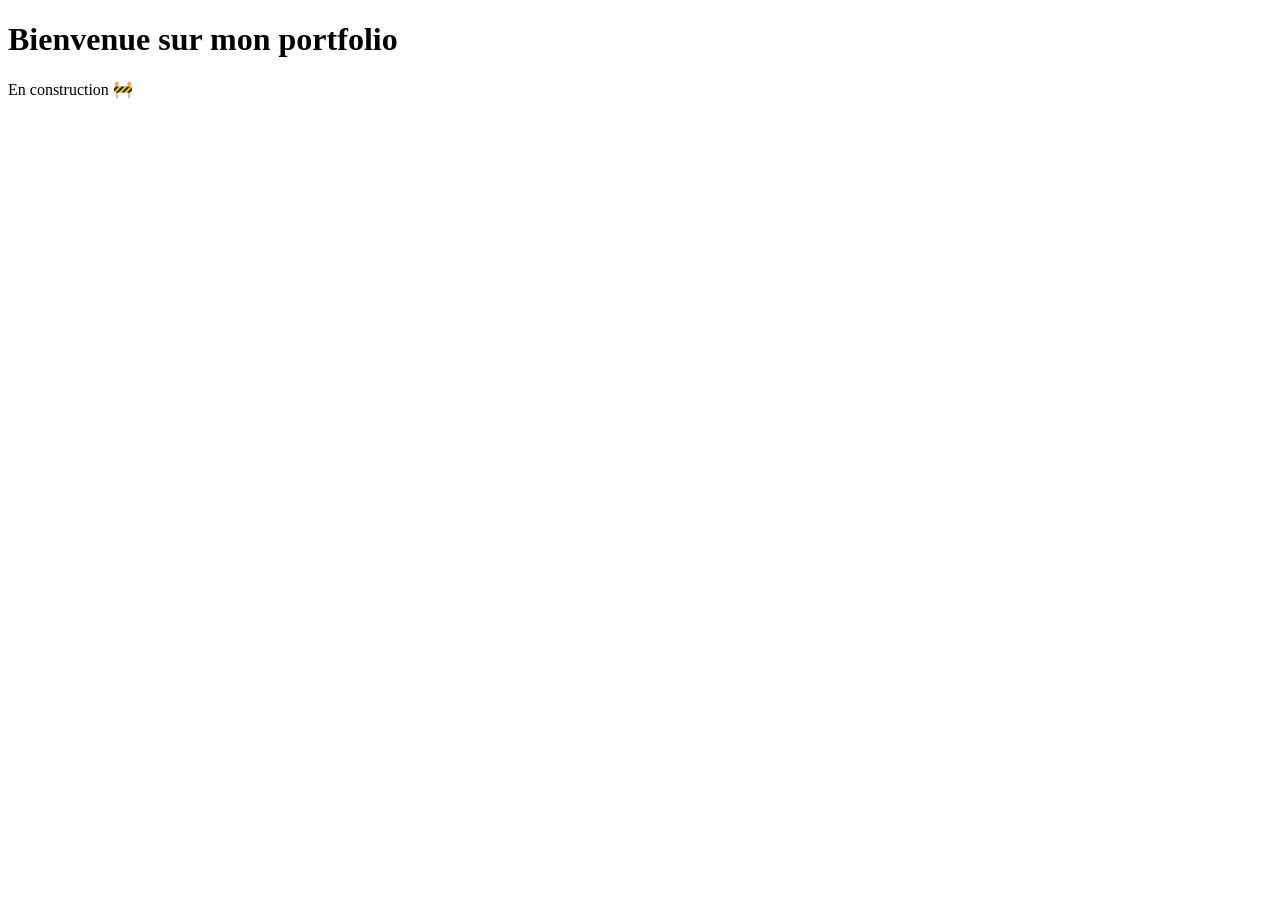
==== index.html @ 902013e9 "Initial commit - structure portfolio" ====
<!DOCTYPE html>
<html lang="fr">
<head>
  <meta charset="UTF-8">
  <title>Portfolio - Maxime</title>
  <link rel="stylesheet" href="style.css">
</head>
<body>
  <h1>Bienvenue sur mon portfolio</h1>
  <p>En construction 🚧</p>
</body>
</html>
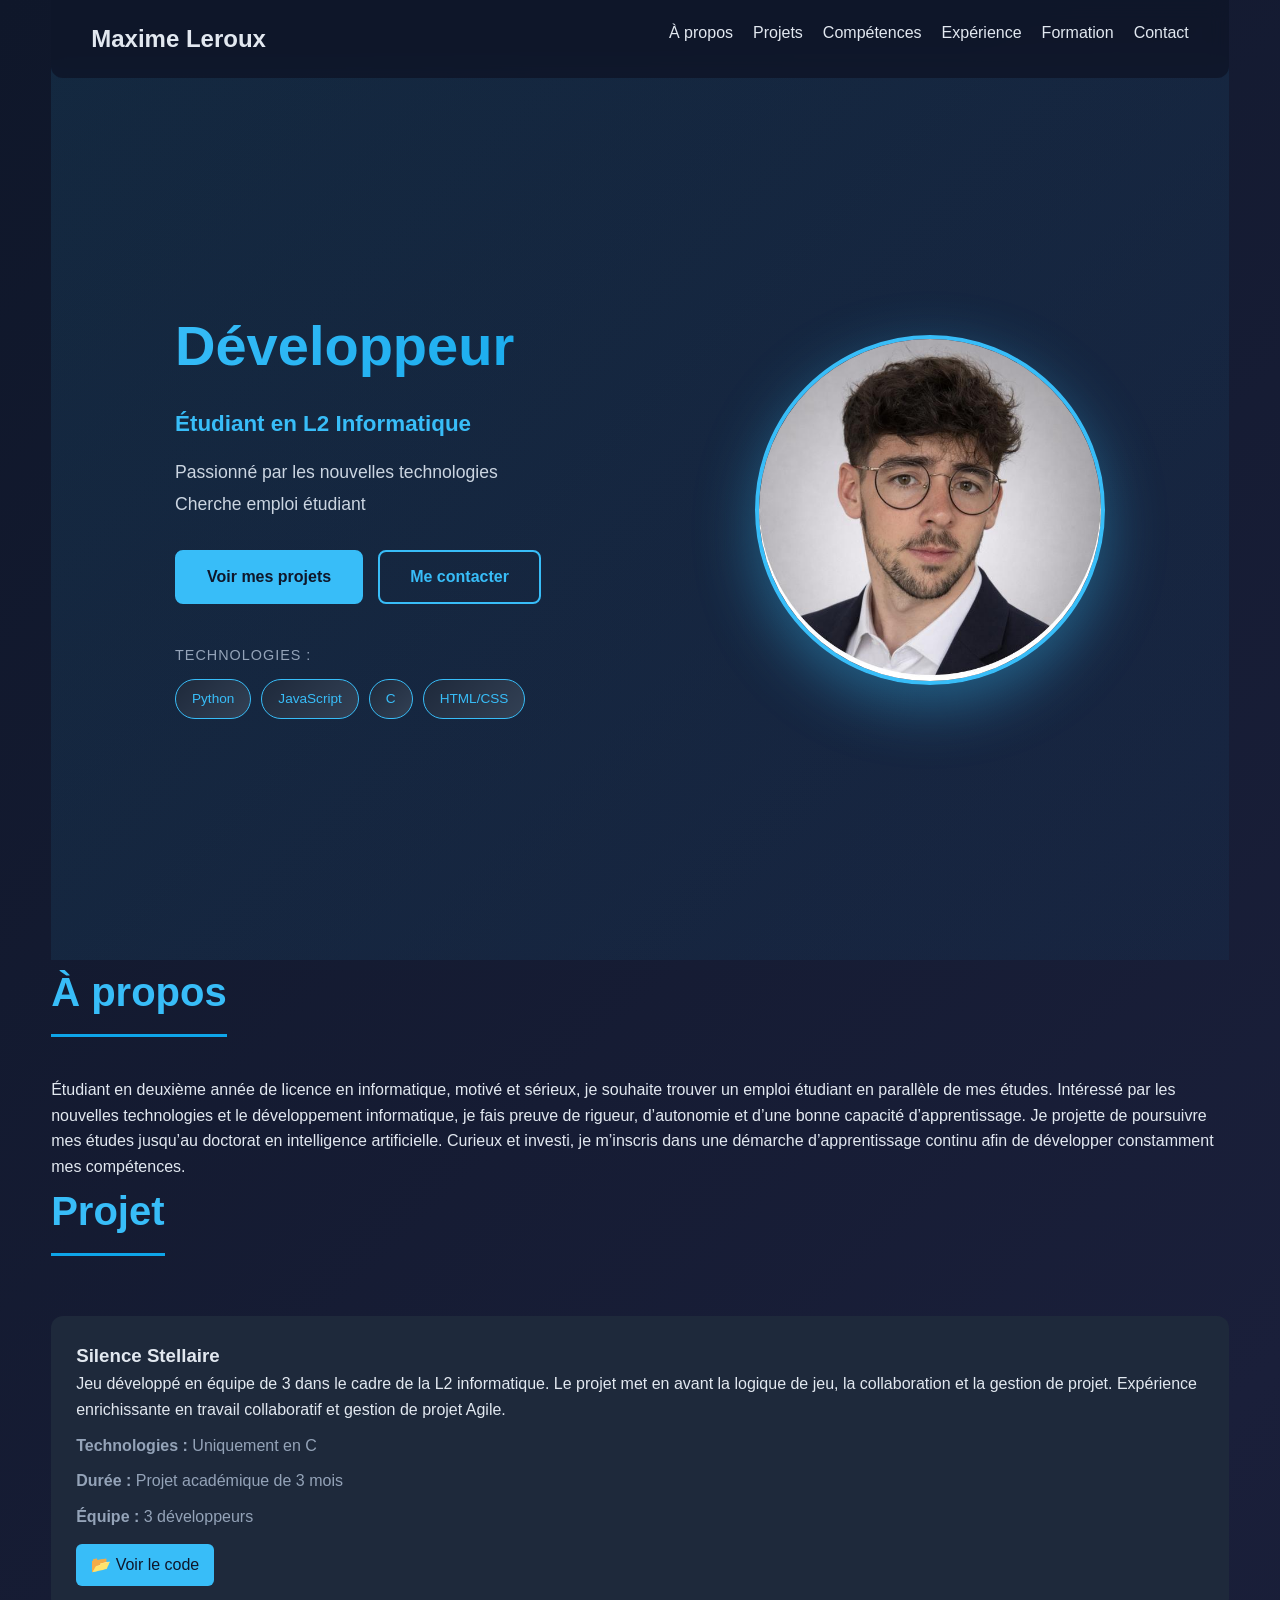
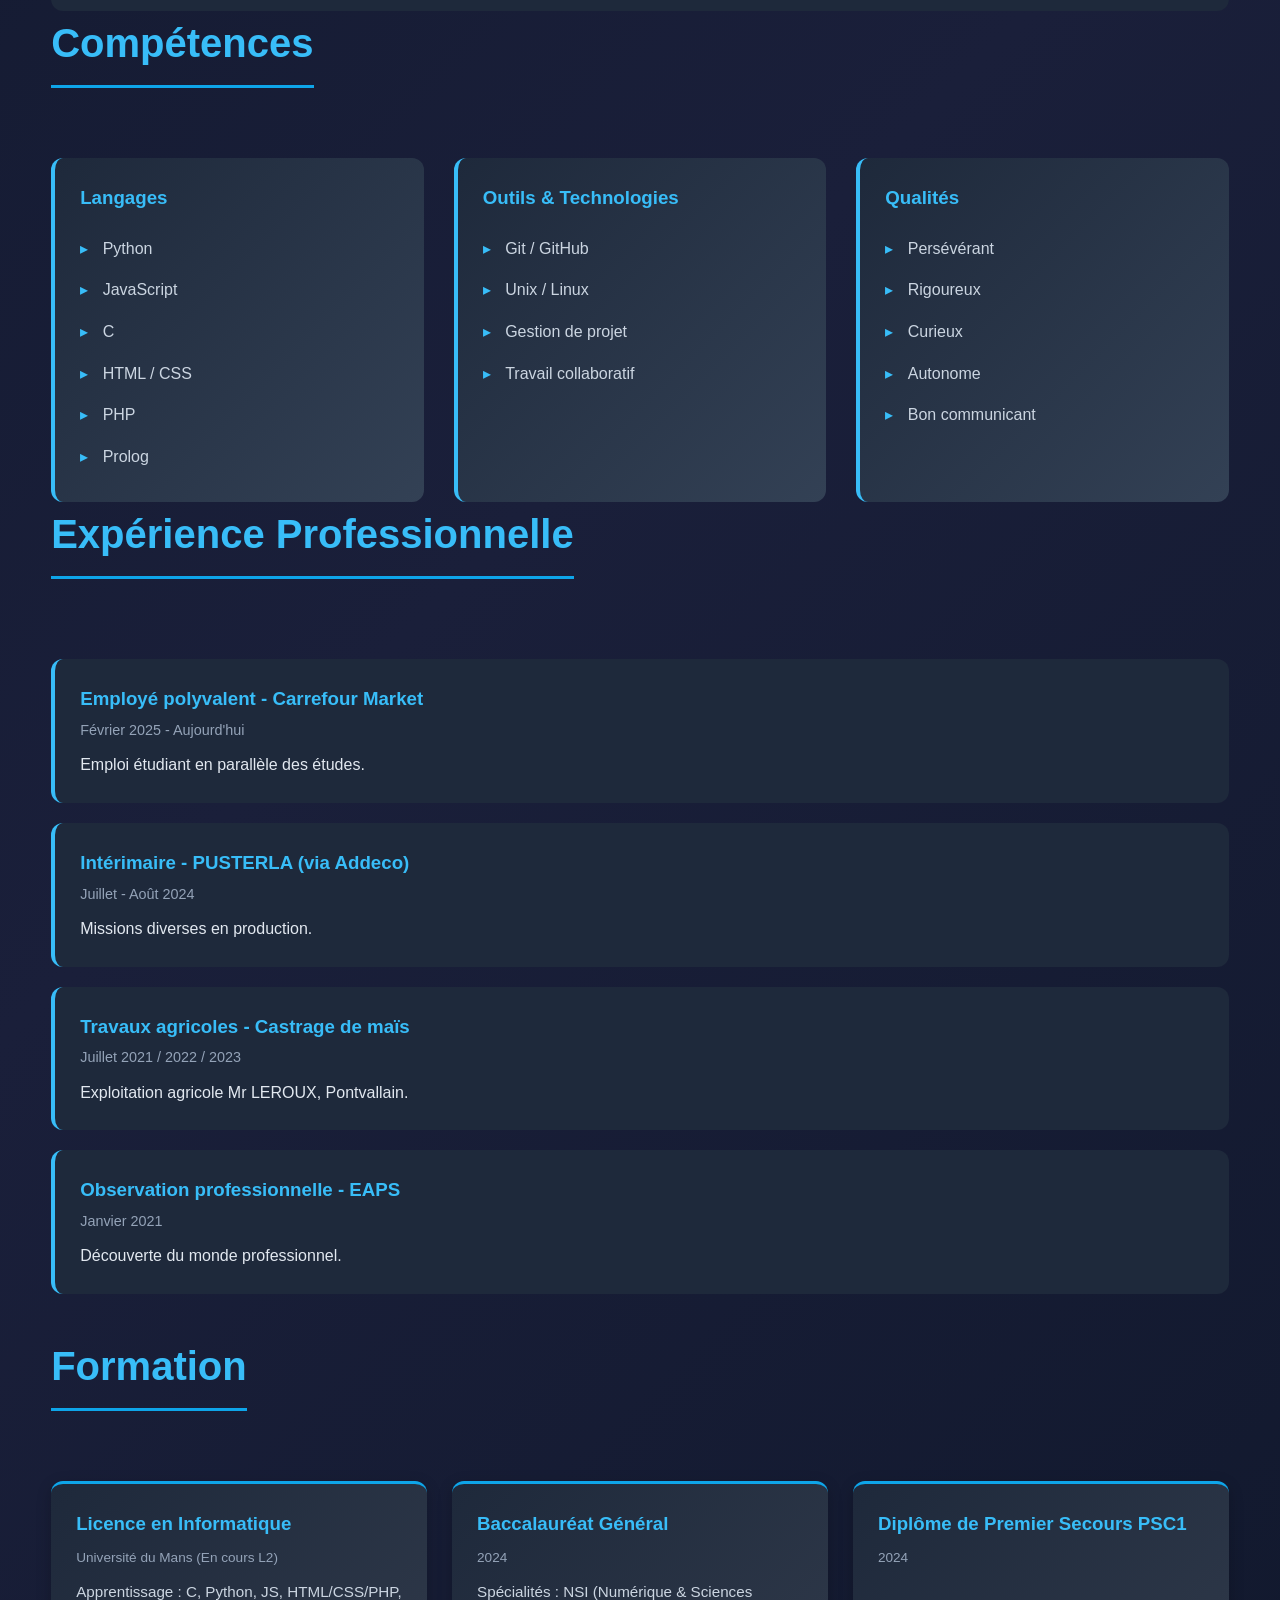
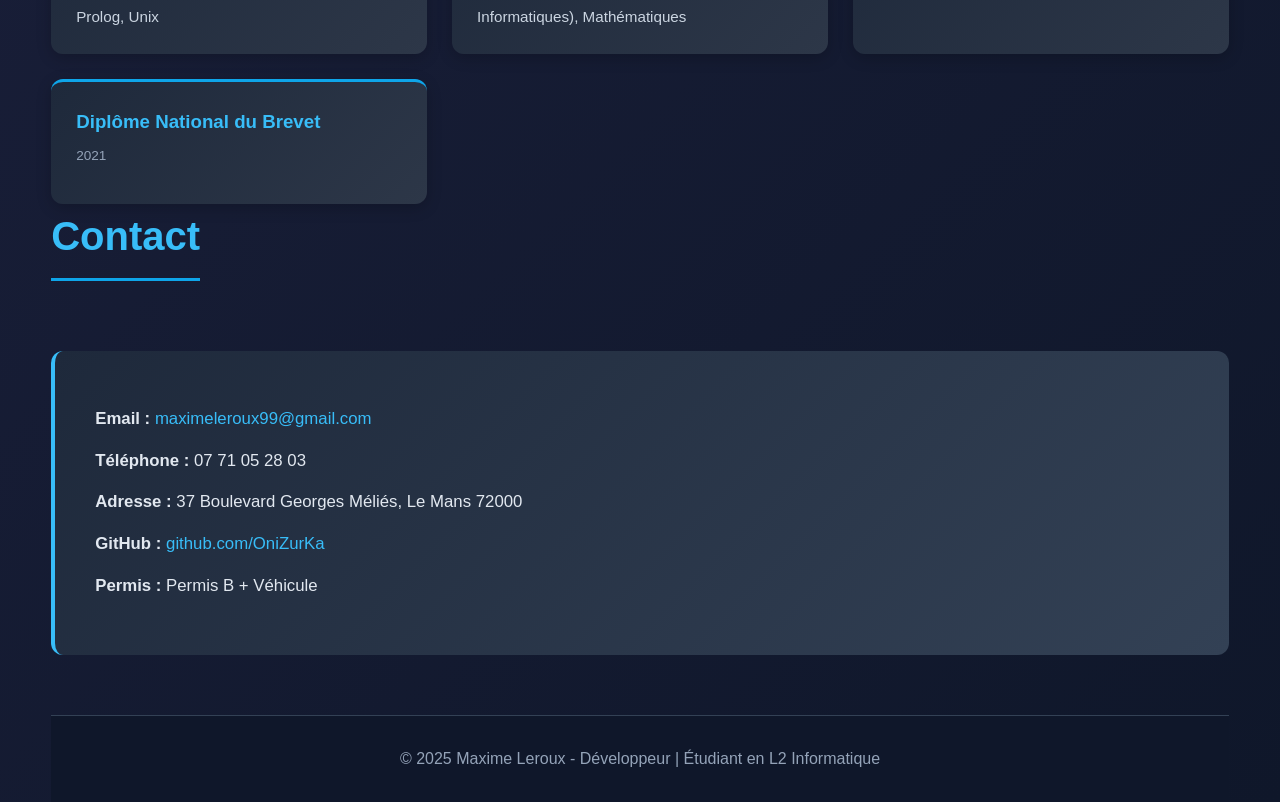
==== commit 33ab8058: "finalisation du portfolio" ====
--- a/index.html
+++ b/index.html
@@ -1,12 +1,195 @@
 <!DOCTYPE html>
 <html lang="fr">
 <head>
-  <meta charset="UTF-8">
+  <meta charset="UTF-8" />
+  <meta name="viewport" content="width=device-width, initial-scale=1.0"/>
   <title>Portfolio - Maxime</title>
-  <link rel="stylesheet" href="style.css">
+  <link rel="stylesheet" href="CSS/style.css" />
 </head>
 <body>
-  <h1>Bienvenue sur mon portfolio</h1>
-  <p>En construction 🚧</p>
+
+  <!-- NAV -->
+  <nav class="navbar">
+    <h2>Maxime Leroux</h2>
+    <ul>
+      <li><a href="#about">À propos</a></li>
+      <li><a href="#projects">Projets</a></li>
+      <li><a href="#skills">Compétences</a></li>
+      <li><a href="#experience">Expérience</a></li>
+      <li><a href="#education">Formation</a></li>
+      <li><a href="#contact">Contact</a></li>
+    </ul>
+  </nav>
+
+  <!-- HERO -->
+  <section class="hero">
+    <div class="hero-content">
+      <div class="hero-text">
+        <h1>Développeur</h1>
+        <p class="hero-subtitle">Étudiant en L2 Informatique</p>
+        <p class="hero-description">Passionné par les nouvelles technologies <br> Cherche emploi étudiant</p>
+        <div class="hero-cta">
+          <a href="#projects" class="btn btn-primary">Voir mes projets</a>
+          <a href="#contact" class="btn btn-secondary">Me contacter</a>
+        </div>
+        <div class="hero-tech">
+          <p class="tech-label">Technologies :</p>
+          <div class="tech-tags">
+            <span class="tech-tag">Python</span>
+            <span class="tech-tag">JavaScript</span>
+            <span class="tech-tag">C</span>
+            <span class="tech-tag">HTML/CSS</span>
+          </div>
+        </div>
+      </div>
+      <div class="hero-image">
+        <img src="Images/Profil.jpg" alt="Maxime Leroux - Développeur">
+      </div>
+    </div>
+  </section>
+
+  <!-- ABOUT -->
+  <section id="about" class="section">
+    <h2>À propos</h2>
+    <p>
+      Étudiant en deuxième année de licence en informatique, motivé et sérieux,
+      je souhaite trouver un emploi étudiant en parallèle de mes études. 
+      Intéressé par les nouvelles technologies et le développement informatique, 
+      je fais preuve de rigueur, d’autonomie et d’une bonne capacité d’apprentissage. 
+      Je projette de poursuivre mes études jusqu’au doctorat en intelligence artificielle. 
+      Curieux et investi, je m’inscris dans une démarche d’apprentissage continu 
+      afin de développer constamment mes compétences.
+    </p>
+  </section>
+
+  <!-- PROJECT -->
+  <section id="projects" class="section">
+    <h2>Projet</h2>
+
+    <div class="project-card">
+      <h3>Silence Stellaire</h3>
+      <p>
+        Jeu développé en équipe de 3 dans le cadre de la L2 informatique.
+        Le projet met en avant la logique de jeu, la collaboration et la gestion de projet.
+        Expérience enrichissante en travail collaboratif et gestion de projet Agile.
+      </p>
+
+      <p class="tech"><strong>Technologies :</strong> Uniquement en C </p>
+      <p class="tech"><strong>Durée :</strong> Projet académique de 3 mois</p>
+      <p class="tech"><strong>Équipe :</strong> 3 développeurs</p>
+
+      <div class="buttons">
+        <a href="https://github.com/Mateoraison/Silence-Stellaire" target="_blank" class="btn-link">📂 Voir le code</a>
+      </div>
+    </div>
+
+  </section>
+
+  <!-- SKILLS -->
+  <section id="skills" class="section">
+    <h2>Compétences</h2>
+    <div class="skills-grid">
+      <div class="skill-category">
+        <h3>Langages</h3>
+        <ul>
+          <li>Python</li>
+          <li>JavaScript</li>
+          <li>C</li>
+          <li>HTML / CSS</li>
+          <li>PHP</li>
+          <li>Prolog</li>
+        </ul>
+      </div>
+      <div class="skill-category">
+        <h3>Outils & Technologies</h3>
+        <ul>
+          <li>Git / GitHub</li>
+          <li>Unix / Linux</li>
+          <li>Gestion de projet</li>
+          <li>Travail collaboratif</li>
+        </ul>
+      </div>
+      <div class="skill-category">
+        <h3>Qualités</h3>
+        <ul>
+          <li>Persévérant</li>
+          <li>Rigoureux</li>
+          <li>Curieux</li>
+          <li>Autonome</li>
+          <li>Bon communicant</li>
+        </ul>
+      </div>
+    </div>
+  </section>
+
+  <!-- EXPERIENCE -->
+  <section id="experience" class="section">
+    <h2>Expérience Professionnelle</h2>
+    <div class="timeline">
+      <div class="timeline-item">
+        <h3>Employé polyvalent - Carrefour Market</h3>
+        <p class="date">Février 2025 - Aujourd'hui</p>
+        <p>Emploi étudiant en parallèle des études.</p>
+      </div>
+      <div class="timeline-item">
+        <h3>Intérimaire - PUSTERLA (via Addeco)</h3>
+        <p class="date">Juillet - Août 2024</p>
+        <p>Missions diverses en production.</p>
+      </div>
+      <div class="timeline-item">
+        <h3>Travaux agricoles - Castrage de maïs</h3>
+        <p class="date">Juillet 2021 / 2022 / 2023</p>
+        <p>Exploitation agricole Mr LEROUX, Pontvallain.</p>
+      </div>
+      <div class="timeline-item">
+        <h3>Observation professionnelle - EAPS</h3>
+        <p class="date">Janvier 2021</p>
+        <p>Découverte du monde professionnel.</p>
+      </div>
+    </div>
+  </section>
+
+  <!-- EDUCATION -->
+  <section id="education" class="section">
+    <h2>Formation</h2>
+    <div class="education-grid">
+      <div class="edu-card">
+        <h3>Licence en Informatique</h3>
+        <p class="date">Université du Mans (En cours L2)</p>
+        <p>Apprentissage : C, Python, JS, HTML/CSS/PHP, Prolog, Unix</p>
+      </div>
+      <div class="edu-card">
+        <h3>Baccalauréat Général</h3>
+        <p class="date">2024</p>
+        <p>Spécialités : NSI (Numérique & Sciences Informatiques), Mathématiques</p>
+      </div>
+      <div class="edu-card">
+        <h3>Diplôme de Premier Secours PSC1</h3>
+        <p class="date">2024</p>
+      </div>
+      <div class="edu-card">
+        <h3>Diplôme National du Brevet</h3>
+        <p class="date">2021</p>
+      </div>
+    </div>
+  </section>
+
+  <!-- CONTACT -->
+  <section id="contact" class="section">
+    <h2>Contact</h2>
+    <div class="contact-info">
+      <p><strong>Email :</strong> <a href="mailto:maximeleroux99@gmail.com">maximeleroux99@gmail.com</a></p>
+      <p><strong>Téléphone :</strong> 07 71 05 28 03</p>
+      <p><strong>Adresse :</strong> 37 Boulevard Georges Méliés, Le Mans 72000</p>
+      <p><strong>GitHub :</strong> <a href="https://github.com/OniZurKa" target="_blank">github.com/OniZurKa</a></p>
+      <p><strong>Permis :</strong> Permis B + Véhicule</p>
+    </div>
+  </section>
+
+  <footer>
+    <p>&copy; 2025 Maxime Leroux - Développeur | Étudiant en L2 Informatique</p>
+  </footer>
+
+  <script src="JS/script.js"></script>
 </body>
 </html>
--- a/CSS/style.css
+++ b/CSS/style.css
@@ -0,0 +1,491 @@
+/* RESET */
+* {
+  margin: 0;
+  padding: 0;
+  box-sizing: border-box;
+}
+
+:root {
+  --page-gutter: clamp(16px, 4vw, 56px);
+}
+
+/* GLOBAL */
+body {
+  font-family: 'Segoe UI', sans-serif;
+  background: linear-gradient(135deg, #0f172a 0%, #1a1f3a 50%, #0f172a 100%);
+  color: #e2e8f0;
+  line-height: 1.6;
+  padding-inline: var(--page-gutter);
+  overflow-x: hidden;
+}
+
+/* NAVBAR */
+.navbar {
+  position: fixed;
+  width: calc(100% - (var(--page-gutter) * 2));
+  left: var(--page-gutter);
+  top: 0;
+  background: rgba(15, 23, 42, 0.9);
+  display: flex;
+  justify-content: space-between;
+  padding: 20px 40px;
+  backdrop-filter: blur(10px);
+  z-index: 1000;
+  border-radius: 0 0 12px 12px;
+}
+
+.navbar ul {
+  display: flex;
+  gap: 20px;
+  list-style: none;
+}
+
+.navbar a {
+  color: #e2e8f0;
+  text-decoration: none;
+  transition: 0.3s;
+}
+
+.navbar a:hover {
+  color: #38bdf8;
+}
+
+/* HERO */
+.hero {
+  height: 100vh;
+  display: flex;
+  flex-direction: column;
+  justify-content: center;
+  align-items: center;
+  padding: 0;
+  margin-top: 60px;
+  background: linear-gradient(135deg, rgba(56, 189, 248, 0.1) 0%, rgba(14, 165, 233, 0.05) 100%);
+}
+
+.hero-content {
+  display: flex;
+  align-items: center;
+  justify-content: center;
+  gap: 80px;
+  max-width: 1200px;
+  width: 100%;
+}
+
+.hero-text {
+  flex: 1;
+  max-width: 500px;
+}
+
+.hero-text h1 {
+  font-size: 3.5rem;
+  background: linear-gradient(135deg, #38bdf8, #0ea5e9);
+  -webkit-background-clip: text;
+  -webkit-text-fill-color: transparent;
+  background-clip: text;
+  margin-bottom: 15px;
+  font-weight: 800;
+}
+
+.hero-subtitle {
+  font-size: 1.4rem;
+  color: #38bdf8;
+  margin-bottom: 15px !important;
+  font-weight: 600;
+}
+
+.hero-description {
+  font-size: 1.1rem;
+  color: #cbd5e1;
+  margin-bottom: 30px !important;
+  line-height: 1.8;
+}
+
+.hero-cta {
+  display: flex;
+  gap: 15px;
+  margin-bottom: 40px;
+}
+
+.btn {
+  background: #38bdf8;
+  color: #0f172a;
+  padding: 12px 30px;
+  text-decoration: none;
+  display: inline-block;
+  border-radius: 8px;
+  transition: all 0.3s;
+  font-weight: 600;
+  border: 2px solid #38bdf8;
+}
+
+.btn-primary {
+  background: #38bdf8;
+  color: #0f172a;
+}
+
+.btn-primary:hover {
+  background: #0ea5e9;
+  border-color: #0ea5e9;
+  transform: translateY(-3px);
+  box-shadow: 0 8px 20px rgba(56, 189, 248, 0.3);
+}
+
+.btn-secondary {
+  background: transparent;
+  color: #38bdf8;
+  border: 2px solid #38bdf8;
+}
+
+.btn-secondary:hover {
+  background: #38bdf8;
+  color: #0f172a;
+  transform: translateY(-3px);
+  box-shadow: 0 8px 20px rgba(56, 189, 248, 0.3);
+}
+
+/* TECH TAGS */
+.hero-tech {
+  margin-top: 30px;
+}
+
+.tech-label {
+  font-size: 0.9rem;
+  color: #94a3b8;
+  text-transform: uppercase;
+  letter-spacing: 1px;
+  margin-bottom: 12px !important;
+  display: block;
+}
+
+.tech-tags {
+  display: flex;
+  flex-wrap: wrap;
+  gap: 10px;
+}
+
+.tech-tag {
+  background: linear-gradient(135deg, #1e293b 0%, #334155 100%);
+  border: 1px solid #38bdf8;
+  color: #38bdf8;
+  padding: 8px 16px;
+  border-radius: 20px;
+  font-size: 0.85rem;
+  font-weight: 500;
+  transition: all 0.3s;
+  display: inline-block;
+}
+
+.tech-tag:hover {
+  background: #38bdf8;
+  color: #0f172a;
+  transform: translateY(-2px);
+}
+
+.hero-image {
+  flex-shrink: 0;
+  border-radius: 50%;
+  overflow: hidden;
+  box-shadow: 0 20px 60px rgba(56, 189, 248, 0.4);
+  border: 4px solid #38bdf8;
+  width: 350px;
+  height: 350px;
+  display: flex;
+  align-items: center;
+  justify-content: center;
+  animation: float 3s ease-in-out infinite;
+}
+
+.hero-image img {
+  width: 100%;
+  height: 100%;
+  object-fit: cover;
+  display: block;
+}
+
+/* FLOAT ANIMATION */
+@keyframes float {
+  0%, 100% {
+    transform: translateY(0px);
+  }
+  50% {
+    transform: translateY(-20px);
+  }
+}
+}
+
+/* SECTIONS */
+.section {
+  padding: 100px 0;
+  max-width: 1000px;
+  margin: auto;
+}
+
+/* PROJECT CARD */
+.project-card {
+  background: #1e293b;
+  padding: 25px;
+  border-radius: 12px;
+  margin-top: 20px;
+  transition: 0.3s;
+}
+
+.project-card:hover {
+  transform: translateY(-5px);
+}
+
+.tech {
+  margin-top: 10px;
+  color: #94a3b8;
+}
+
+.buttons {
+  margin-top: 15px;
+}
+
+.buttons a {
+  text-decoration: none;
+  background: #38bdf8;
+  color: #0f172a;
+  padding: 8px 15px;
+  border-radius: 6px;
+  transition: all 0.3s;
+}
+
+.buttons a:hover {
+  background: #0ea5e9;
+  transform: translateY(-2px);
+  box-shadow: 0 4px 12px rgba(56, 189, 248, 0.4);
+}
+
+.btn-link {
+  display: inline-block;
+}
+
+/* SKILLS SECTION */
+.skills-grid {
+  display: grid;
+  grid-template-columns: repeat(auto-fit, minmax(250px, 1fr));
+  gap: 30px;
+  margin-top: 30px;
+}
+
+.skill-category {
+  background: linear-gradient(135deg, #1e293b 0%, #334155 100%);
+  padding: 25px;
+  border-radius: 12px;
+  border-left: 4px solid #38bdf8;
+  transition: 0.3s;
+}
+
+.skill-category:hover {
+  transform: translateY(-8px);
+  box-shadow: 0 10px 30px rgba(56, 189, 248, 0.1);
+}
+
+.skill-category h3 {
+  color: #38bdf8;
+  margin-bottom: 15px;
+}
+
+.skill-category ul {
+  list-style: none;
+}
+
+.skill-category li {
+  padding: 8px 0;
+  color: #cbd5e1;
+}
+
+.skill-category li:before {
+  content: "▸ ";
+  color: #38bdf8;
+  margin-right: 10px;
+}
+
+/* TIMELINE (EXPERIENCE) */
+.timeline {
+  position: relative;
+  padding: 20px 0;
+}
+
+.timeline-item {
+  background: #1e293b;
+  padding: 25px;
+  margin: 20px 0;
+  border-radius: 12px;
+  border-left: 4px solid #38bdf8;
+  transition: 0.3s;
+}
+
+.timeline-item:hover {
+  transform: translateX(10px);
+  box-shadow: 0 8px 25px rgba(56, 189, 248, 0.15);
+}
+
+.timeline-item h3 {
+  color: #38bdf8;
+  margin-bottom: 5px;
+}
+
+.timeline-item .date {
+  color: #94a3b8;
+  font-size: 0.9rem;
+  margin-bottom: 10px;
+}
+
+/* EDUCATION SECTION */
+.education-grid {
+  display: grid;
+  grid-template-columns: repeat(auto-fit, minmax(280px, 1fr));
+  gap: 25px;
+  margin-top: 30px;
+}
+
+.edu-card {
+  background: linear-gradient(135deg, #1e293b 0%, #2d3748 100%);
+  padding: 25px;
+  border-radius: 12px;
+  border-top: 3px solid #0ea5e9;
+  transition: 0.3s;
+  box-shadow: 0 4px 15px rgba(0, 0, 0, 0.2);
+}
+
+.edu-card:hover {
+  transform: translateY(-10px);
+  box-shadow: 0 12px 30px rgba(56, 189, 248, 0.2);
+}
+
+.edu-card h3 {
+  color: #38bdf8;
+  margin-bottom: 8px;
+}
+
+.edu-card .date {
+  color: #94a3b8;
+  font-size: 0.85rem;
+  margin-bottom: 12px;
+}
+
+.edu-card p {
+  color: #cbd5e1;
+  font-size: 0.95rem;
+}
+
+/* CONTACT INFO */
+.contact-info {
+  background: linear-gradient(135deg, #1e293b 0%, #334155 100%);
+  padding: 40px;
+  border-radius: 12px;
+  margin-top: 30px;
+  border-left: 4px solid #38bdf8;
+}
+
+.contact-info p {
+  margin: 15px 0;
+  font-size: 1.05rem;
+}
+
+.contact-info a {
+  color: #38bdf8;
+  text-decoration: none;
+  transition: 0.3s;
+}
+
+.contact-info a:hover {
+  text-decoration: underline;
+  color: #0ea5e9;
+}
+
+/* FOOTER */
+footer {
+  background: #0f172a;
+  padding: 30px;
+  text-align: center;
+  border-top: 1px solid #334155;
+  margin-top: 60px;
+  color: #94a3b8;
+}
+
+/* SECTION HEADING */
+.section h2 {
+  font-size: 2.5rem;
+  margin-bottom: 40px;
+  color: #38bdf8;
+  border-bottom: 3px solid #0ea5e9;
+  display: inline-block;
+  padding-bottom: 10px;
+}
+
+/* ANIMATION */
+.hidden {
+  opacity: 0;
+  transform: translateY(30px);
+  transition: all 0.6s ease;
+}
+
+.show {
+  opacity: 1;
+  transform: translateY(0);
+}
+
+/* RESPONSIVE */
+@media (max-width: 768px) {
+  .hero-text h1 {
+    font-size: 2.2rem;
+  }
+
+  .navbar {
+    padding: 15px 20px;
+  }
+  
+  .section {
+    padding: 60px 0;
+  }
+  
+  .skills-grid,
+  .education-grid {
+    grid-template-columns: 1fr;
+  }
+  
+  .hero {
+    padding: 0;
+    margin-top: 80px;
+    height: auto;
+  }
+  
+  .hero-content {
+    flex-direction: column;
+    align-items: center;
+    text-align: center;
+    gap: 40px;
+  }
+  
+  .hero-text {
+    max-width: 100%;
+  }
+  
+  .hero-image {
+    width: 250px;
+    height: 250px;
+  }
+  
+  .hero-cta {
+    flex-direction: column;
+    justify-content: center;
+  }
+  
+  .btn {
+    width: 100%;
+    text-align: center;
+  }
+  
+  .tech-tags {
+    justify-content: center;
+  }
+  
+  .navbar ul {
+    gap: 10px;
+    font-size: 0.9rem;
+  }
+}
+}
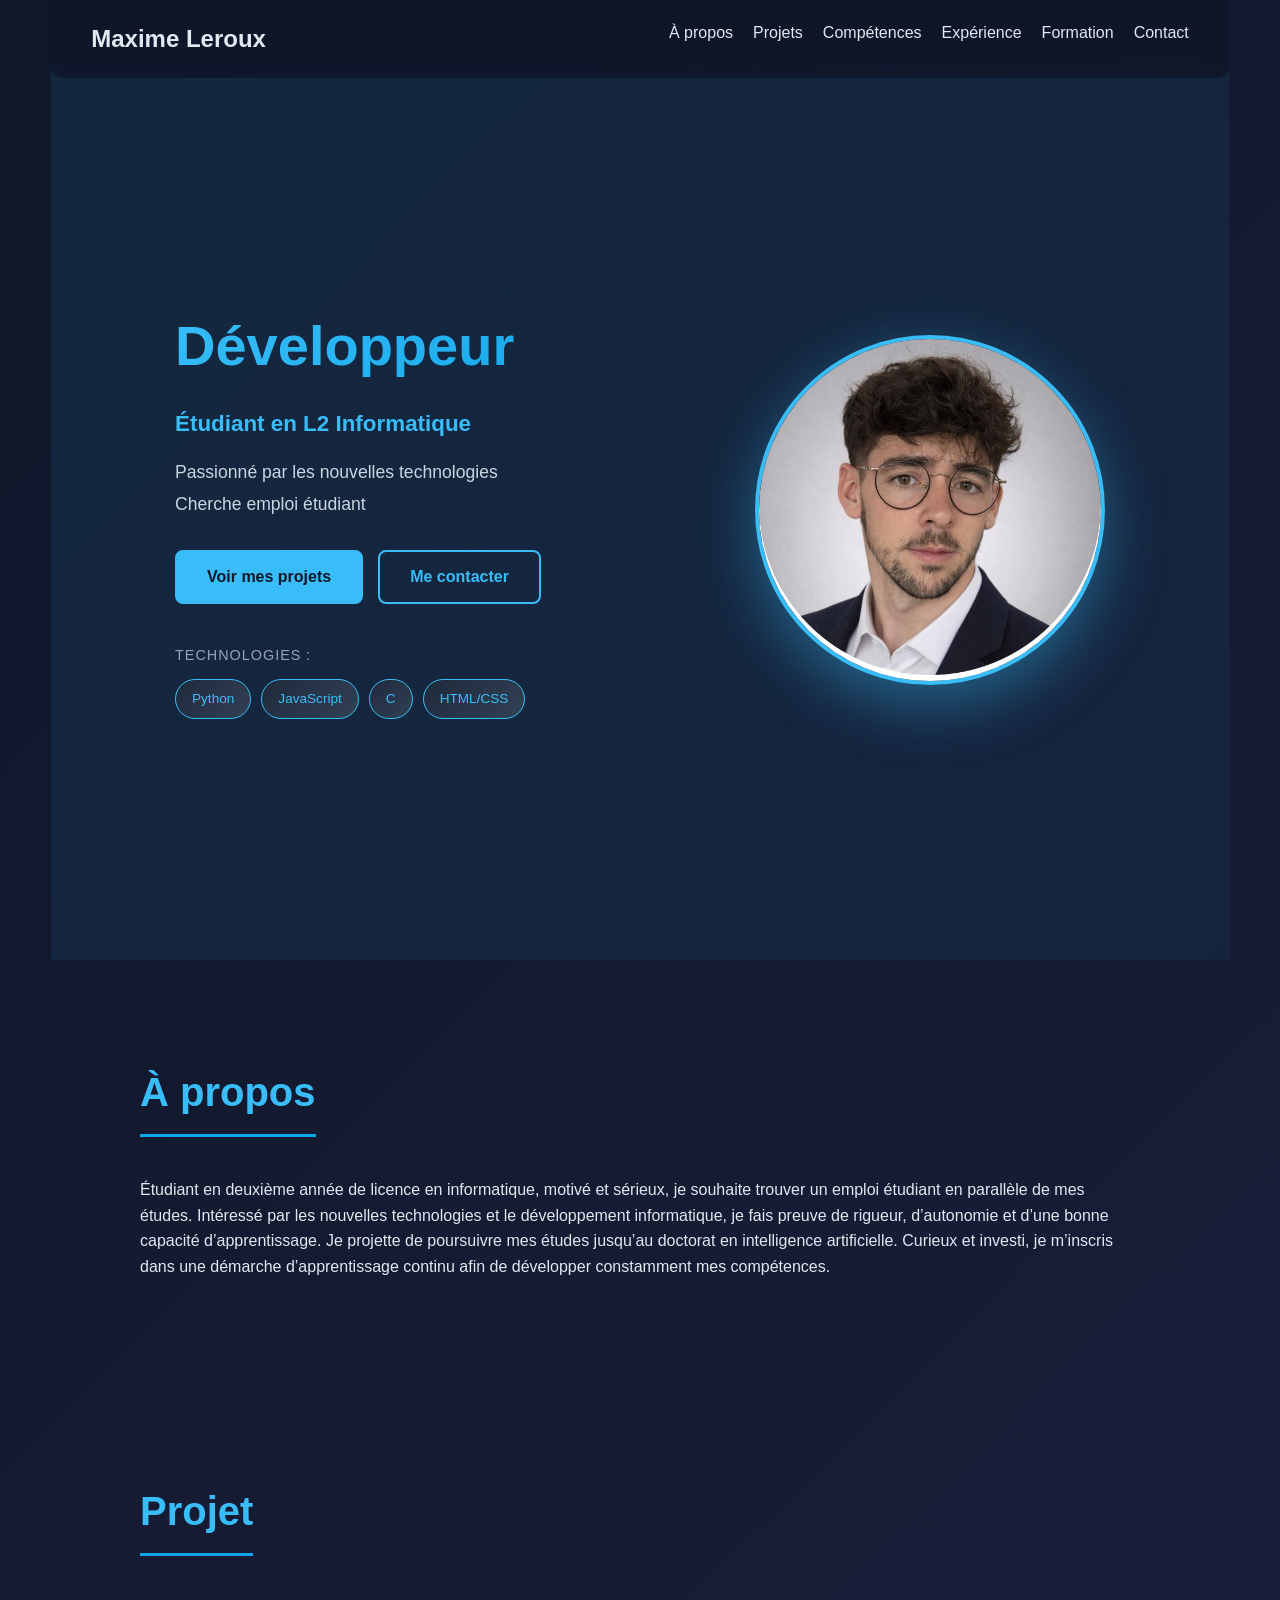
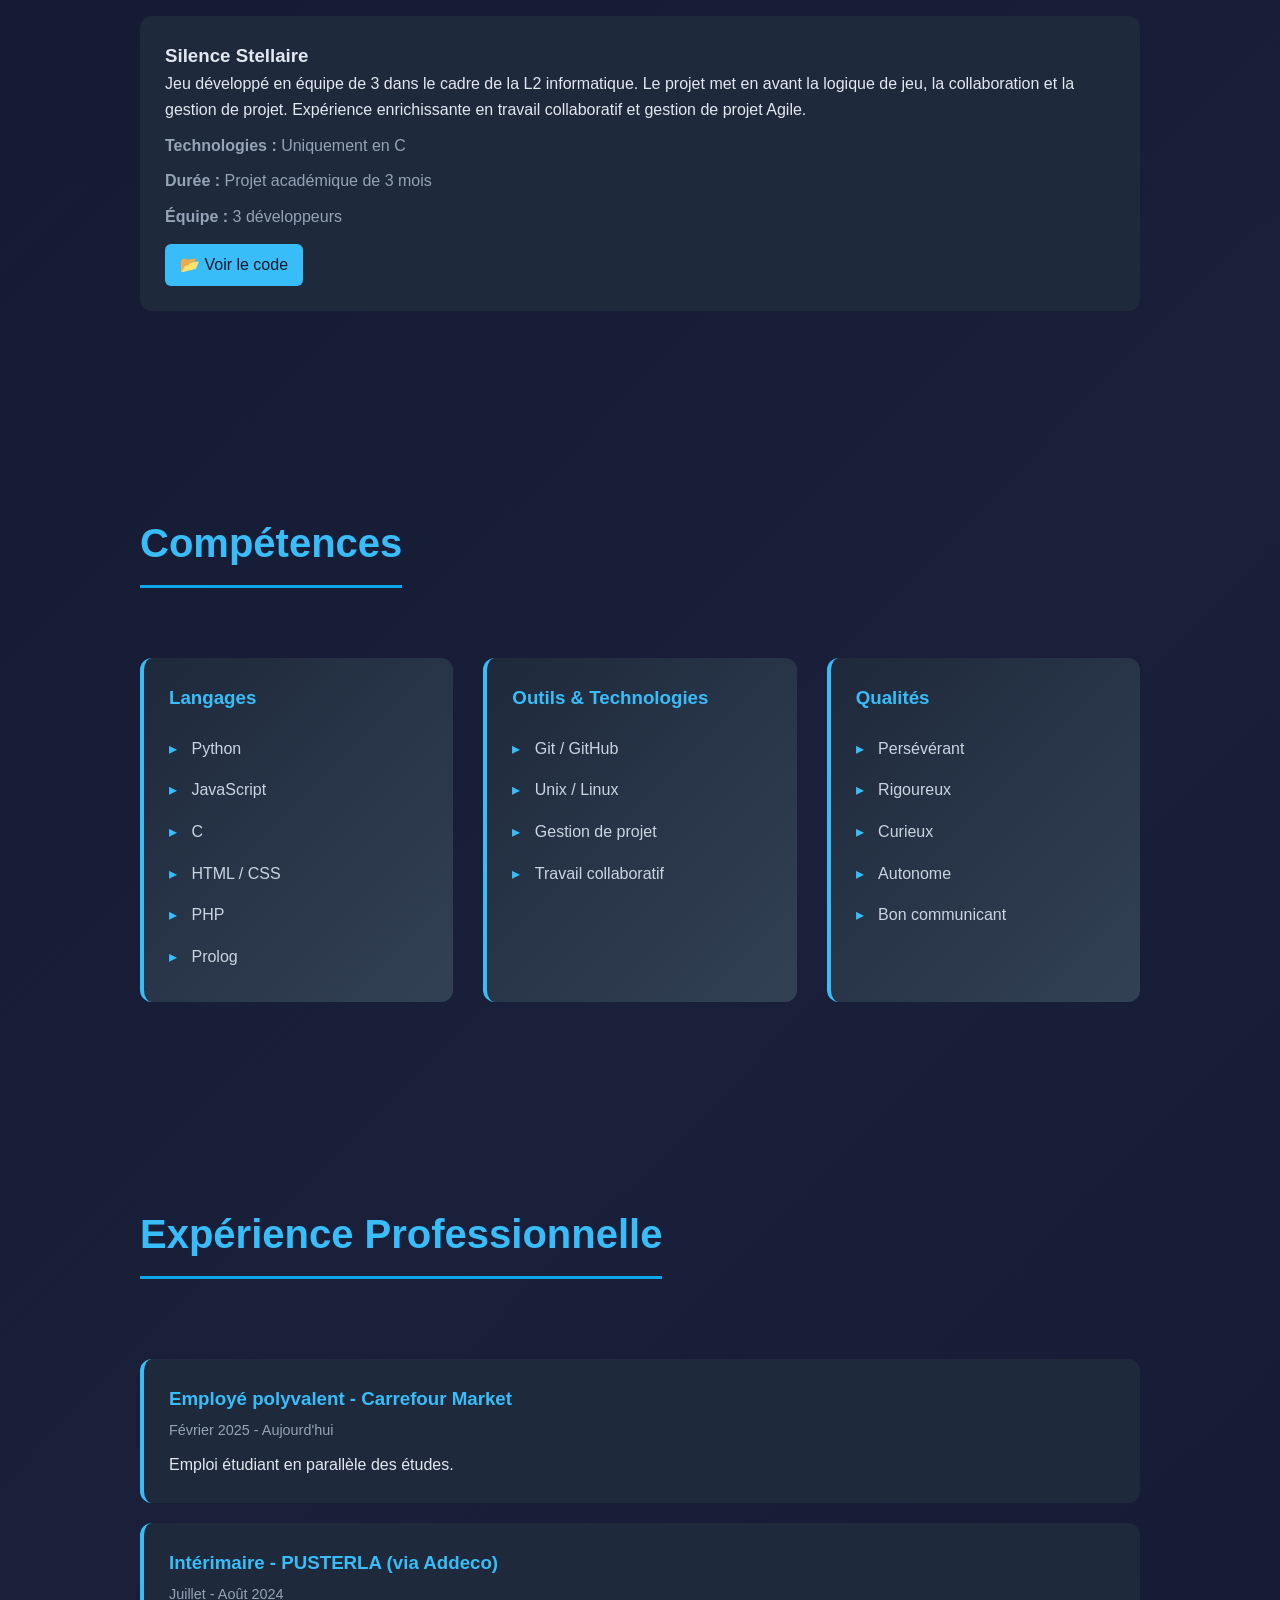
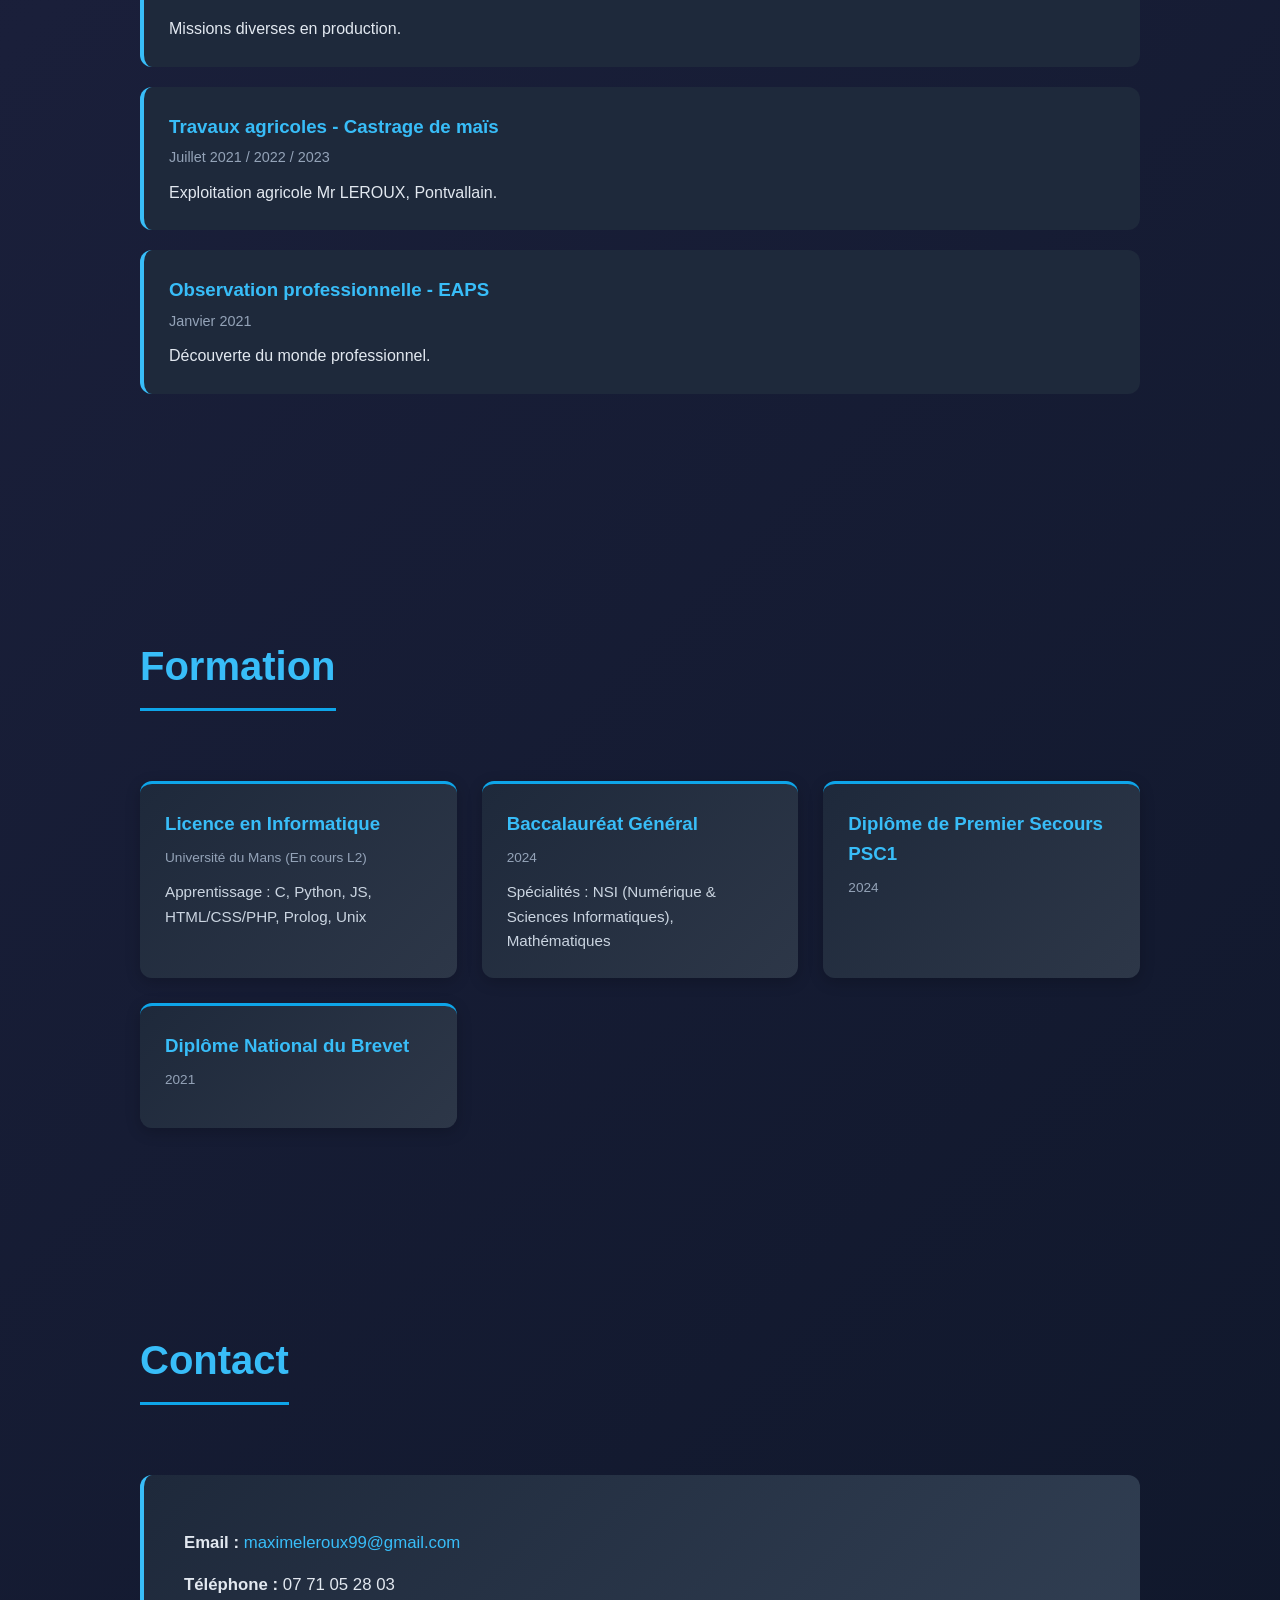
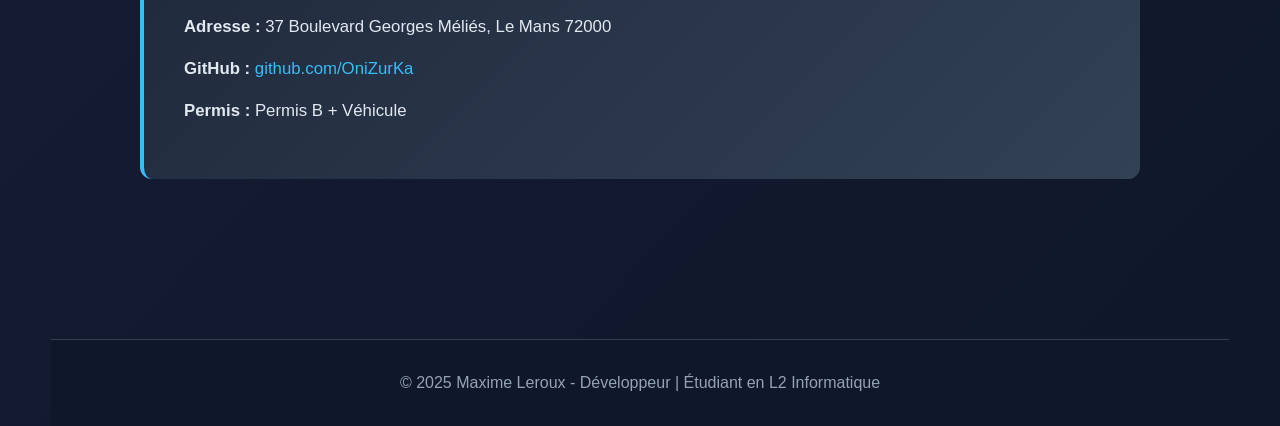
==== commit 225c26ff: "Mise à jour" ====
--- a/index.html
+++ b/index.html
@@ -7,6 +7,7 @@
   <link rel="stylesheet" href="CSS/style.css" />
 </head>
 <body>
+
 
   <!-- NAV -->
   <nav class="navbar">
@@ -20,6 +21,7 @@
       <li><a href="#contact">Contact</a></li>
     </ul>
   </nav>
+
 
   <!-- HERO -->
   <section class="hero">
@@ -48,6 +50,7 @@
     </div>
   </section>
 
+
   <!-- ABOUT -->
   <section id="about" class="section">
     <h2>À propos</h2>
@@ -62,6 +65,7 @@
     </p>
   </section>
 
+
   <!-- PROJECT -->
   <section id="projects" class="section">
     <h2>Projet</h2>
@@ -84,6 +88,7 @@
     </div>
 
   </section>
+
 
   <!-- SKILLS -->
   <section id="skills" class="section">
@@ -122,6 +127,7 @@
     </div>
   </section>
 
+
   <!-- EXPERIENCE -->
   <section id="experience" class="section">
     <h2>Expérience Professionnelle</h2>
@@ -149,6 +155,7 @@
     </div>
   </section>
 
+
   <!-- EDUCATION -->
   <section id="education" class="section">
     <h2>Formation</h2>
@@ -174,6 +181,7 @@
     </div>
   </section>
 
+  
   <!-- CONTACT -->
   <section id="contact" class="section">
     <h2>Contact</h2>
--- a/CSS/style.css
+++ b/CSS/style.css
@@ -211,7 +211,7 @@
     transform: translateY(-20px);
   }
 }
-}
+
 
 /* SECTIONS */
 .section {
@@ -487,5 +487,4 @@
     gap: 10px;
     font-size: 0.9rem;
   }
-}
 }
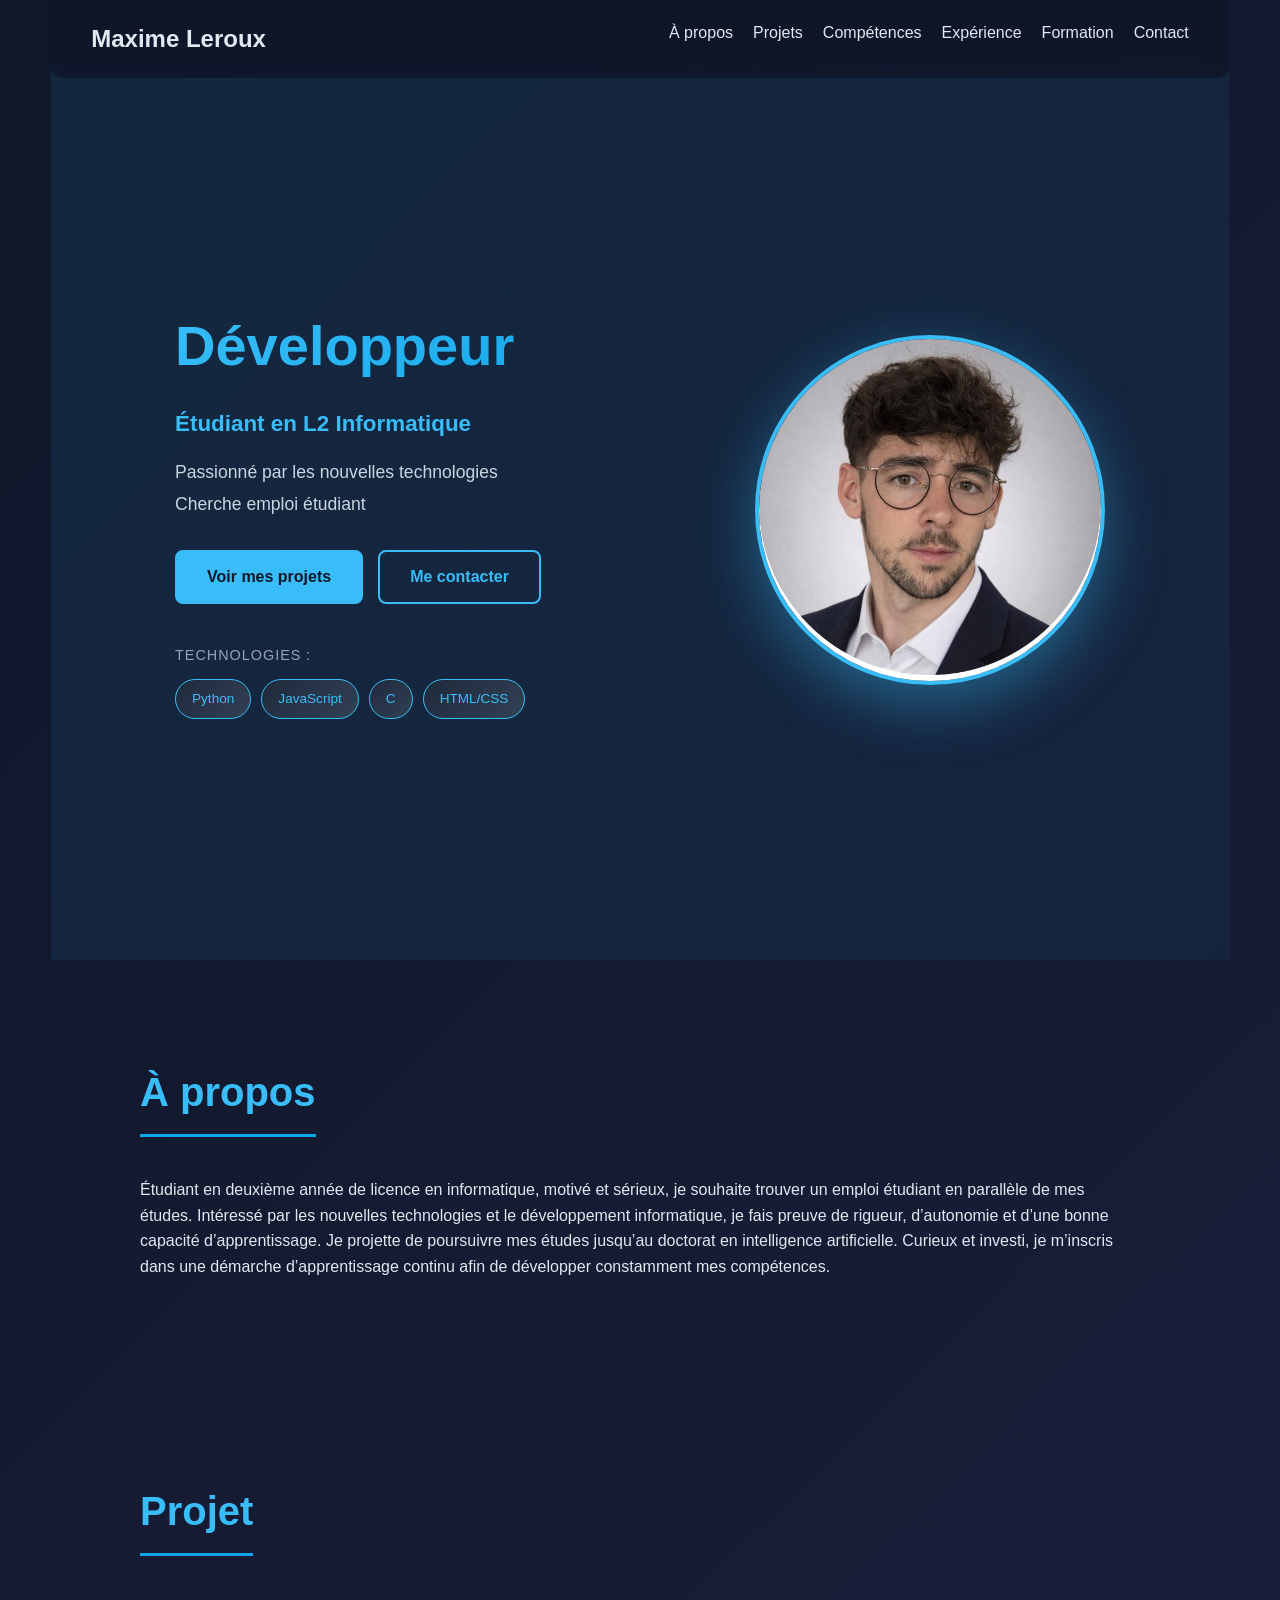
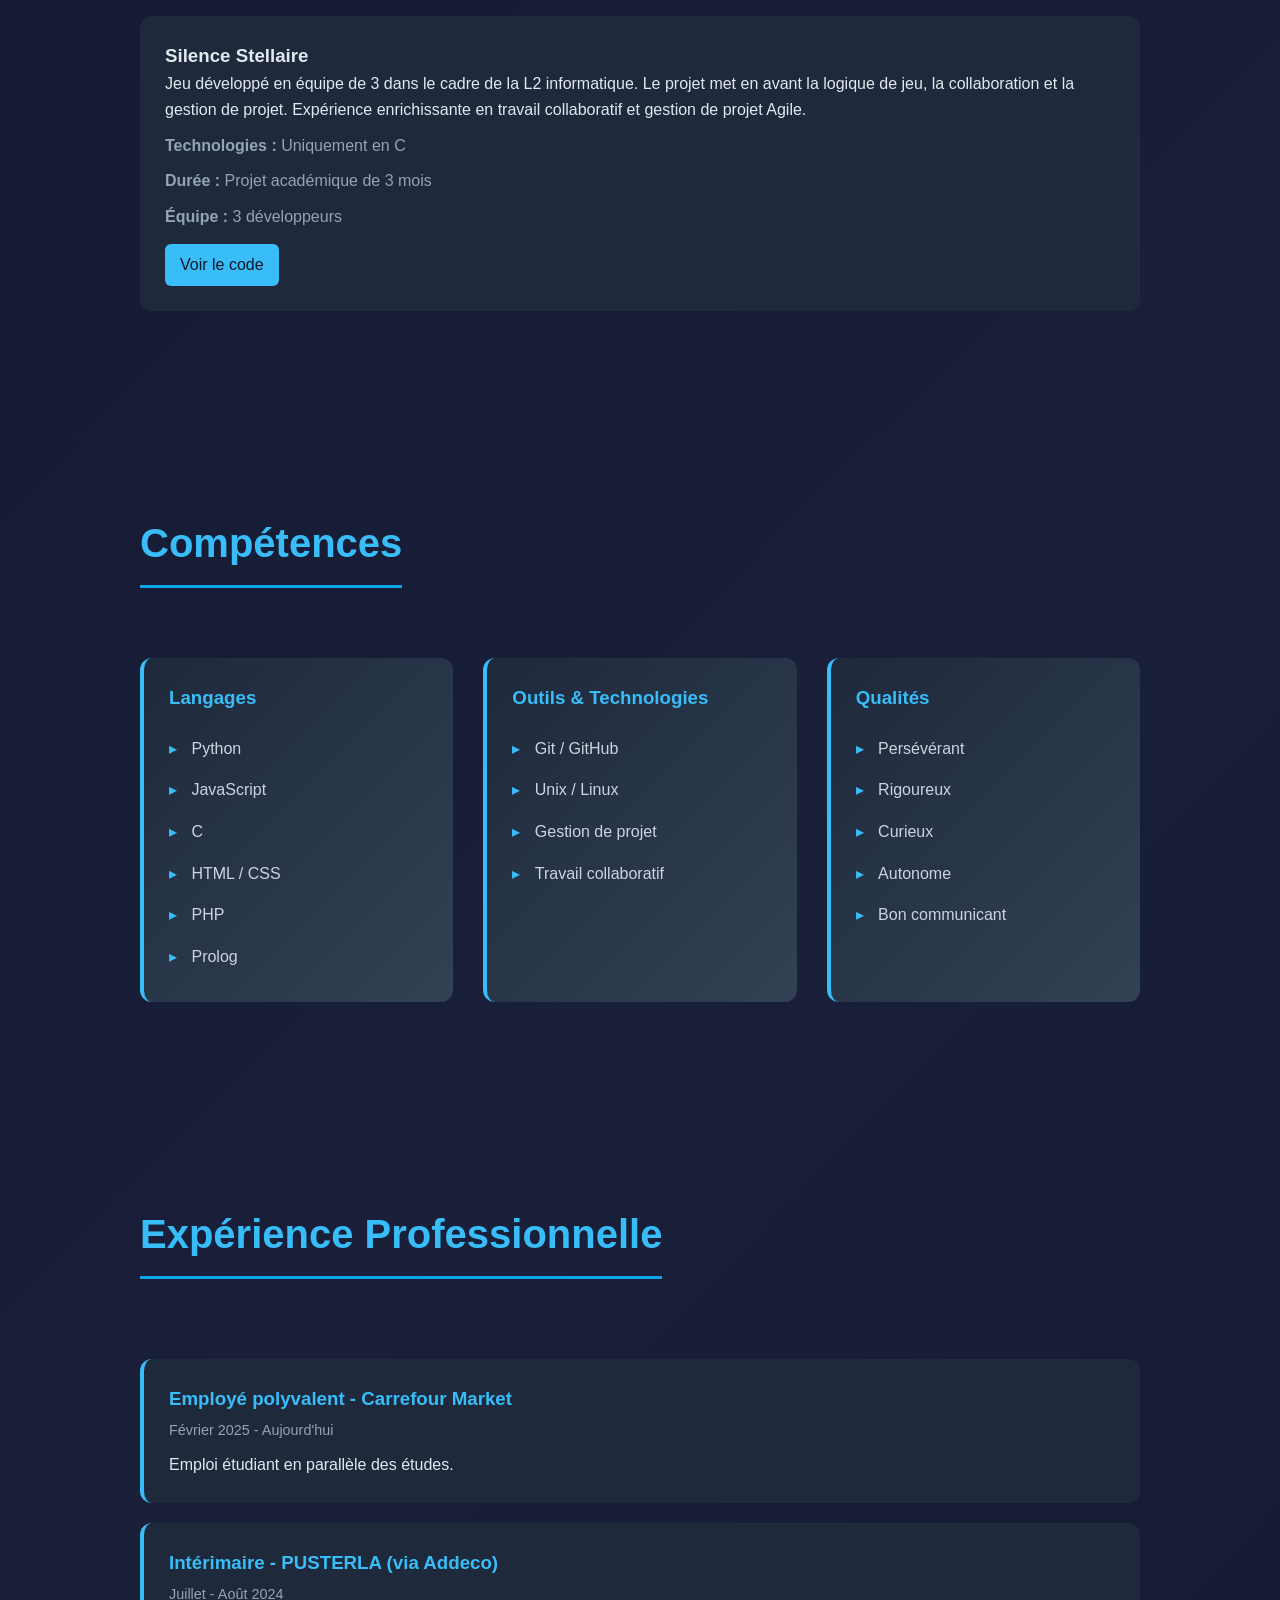
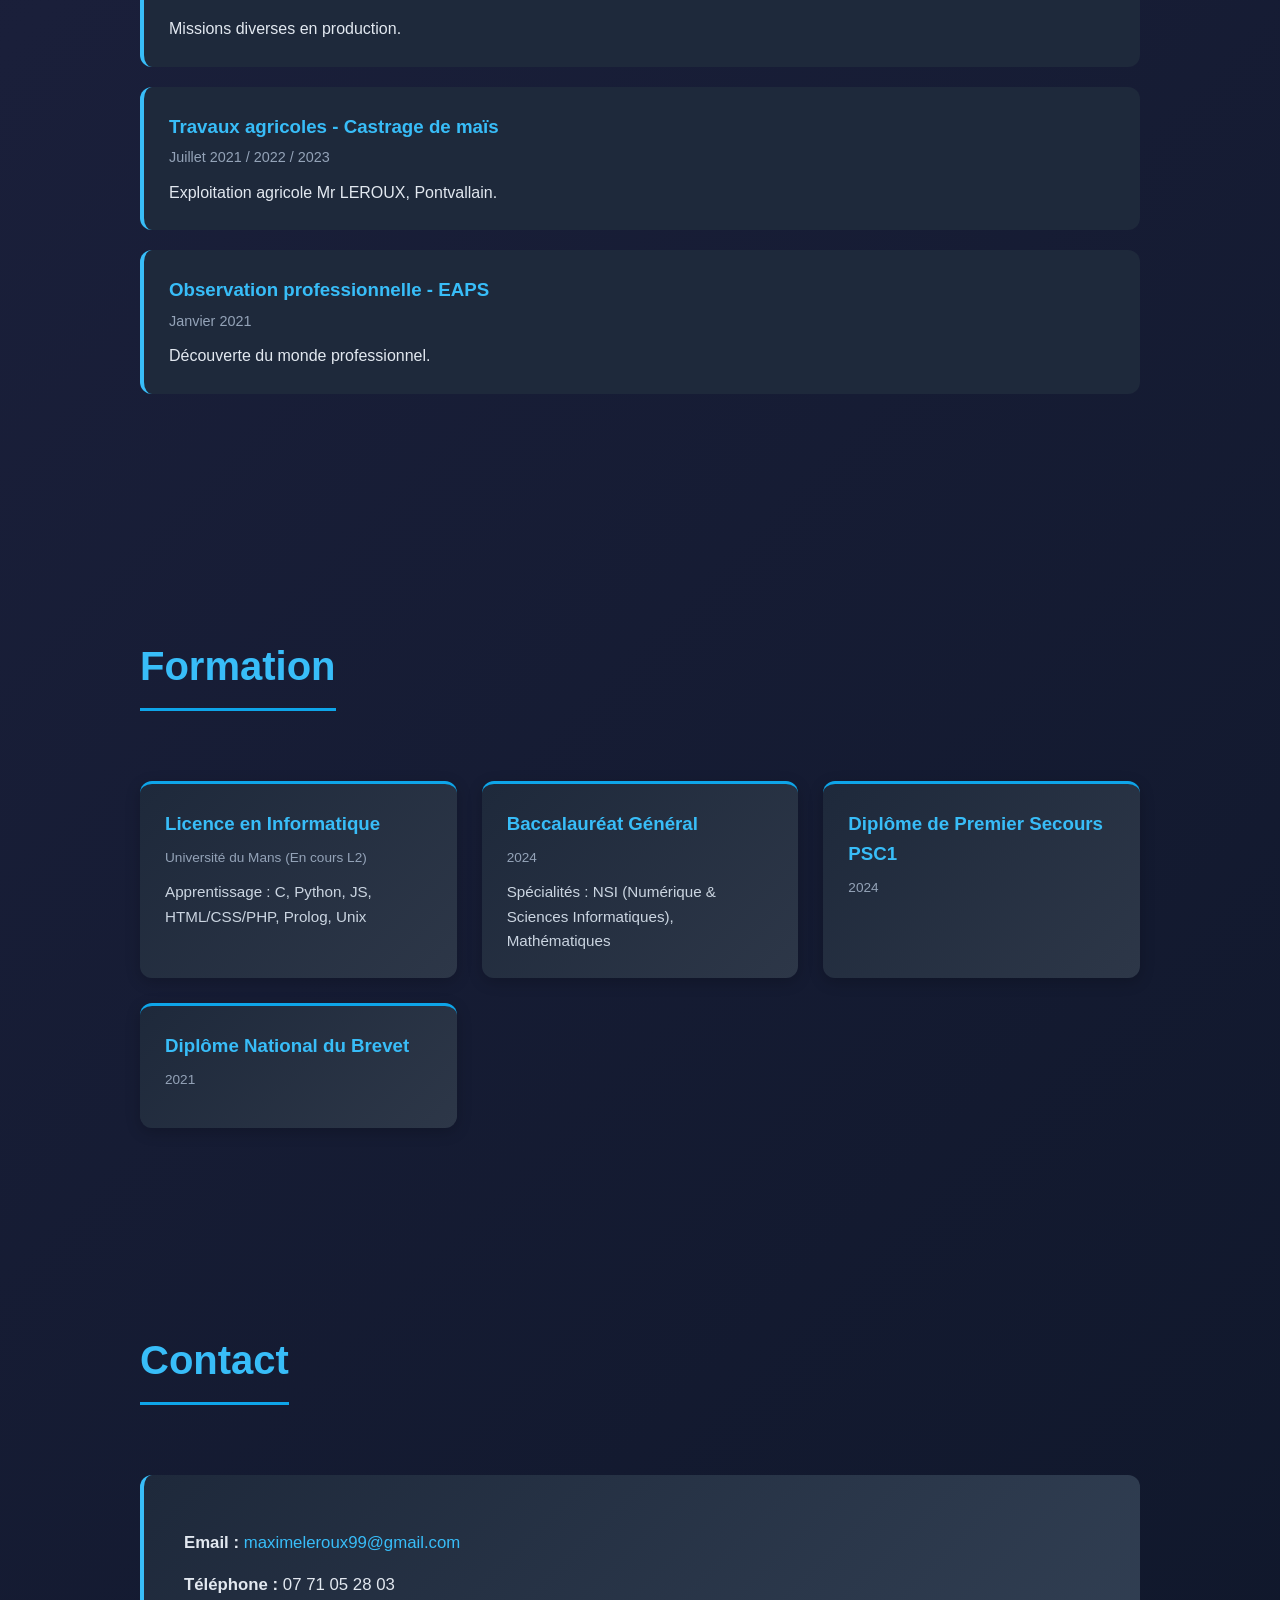
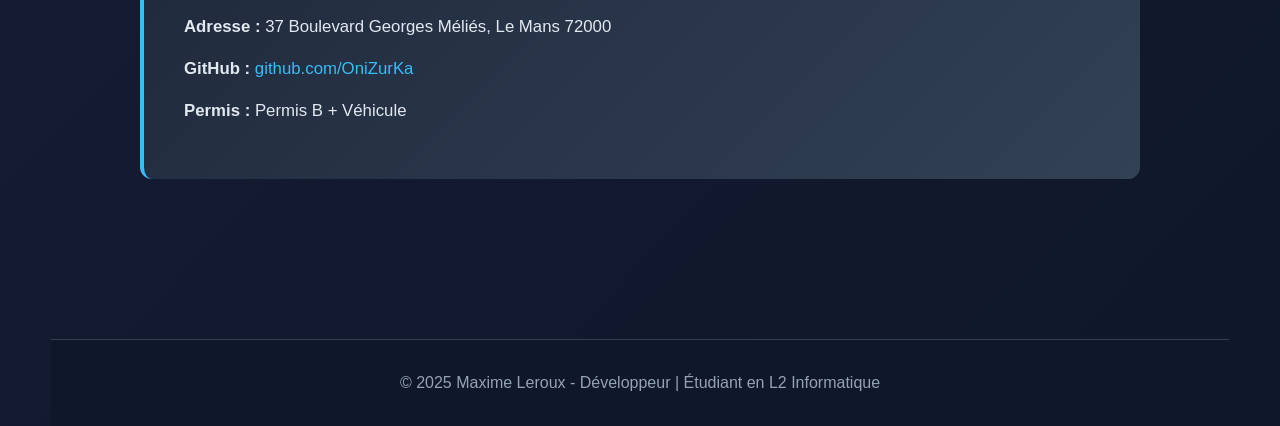
==== commit 1f6ec864: "Mise à jour" ====
--- a/index.html
+++ b/index.html
@@ -11,8 +11,15 @@
 
   <!-- NAV -->
   <nav class="navbar">
-    <h2>Maxime Leroux</h2>
-    <ul>
+    <div class="navbar-head">
+      <h2>Maxime Leroux</h2>
+      <button class="menu-toggle" type="button" aria-label="Ouvrir le menu" aria-expanded="false" aria-controls="nav-links">
+        <span></span>
+        <span></span>
+        <span></span>
+      </button>
+    </div>
+    <ul id="nav-links">
       <li><a href="#about">À propos</a></li>
       <li><a href="#projects">Projets</a></li>
       <li><a href="#skills">Compétences</a></li>
@@ -21,6 +28,7 @@
       <li><a href="#contact">Contact</a></li>
     </ul>
   </nav>
+  <div class="nav-overlay" aria-hidden="true"></div>
 
 
   <!-- HERO -->
@@ -83,7 +91,7 @@
       <p class="tech"><strong>Équipe :</strong> 3 développeurs</p>
 
       <div class="buttons">
-        <a href="https://github.com/Mateoraison/Silence-Stellaire" target="_blank" class="btn-link">📂 Voir le code</a>
+        <a href="https://github.com/Mateoraison/Silence-Stellaire" target="_blank" class="btn-link">Voir le code</a>
       </div>
     </div>
 
--- a/CSS/style.css
+++ b/CSS/style.css
@@ -34,10 +34,70 @@
   border-radius: 0 0 12px 12px;
 }
 
+.navbar-head {
+  display: flex;
+  align-items: center;
+}
+
 .navbar ul {
   display: flex;
   gap: 20px;
   list-style: none;
+  margin-left: auto;
+}
+
+.menu-toggle {
+  display: none;
+  border: 1px solid rgba(56, 189, 248, 0.45);
+  background: rgba(56, 189, 248, 0.08);
+  border-radius: 10px;
+  width: 44px;
+  height: 40px;
+  padding: 8px;
+  cursor: pointer;
+}
+
+.menu-toggle span {
+  display: block;
+  width: 100%;
+  height: 2px;
+  background: #e2e8f0;
+  margin: 5px 0;
+  transition: transform 0.25s ease, opacity 0.25s ease;
+}
+
+.navbar.nav-open .menu-toggle span:nth-child(1) {
+  transform: translateY(7px) rotate(45deg);
+}
+
+.navbar.nav-open .menu-toggle span:nth-child(2) {
+  opacity: 0;
+}
+
+.navbar.nav-open .menu-toggle span:nth-child(3) {
+  transform: translateY(-7px) rotate(-45deg);
+}
+
+.nav-overlay {
+  position: fixed;
+  inset: 0;
+  background: rgba(2, 6, 23, 0.55);
+  backdrop-filter: blur(2px);
+  opacity: 0;
+  pointer-events: none;
+  transition: opacity 0.25s ease;
+  z-index: 900;
+}
+
+@keyframes slideDownMenu {
+  from {
+    transform: translateY(-20px);
+    opacity: 0;
+  }
+  to {
+    transform: translateY(0);
+    opacity: 1;
+  }
 }
 
 .navbar a {
@@ -220,6 +280,10 @@
   margin: auto;
 }
 
+[id] {
+  scroll-margin-top: 110px;
+}
+
 /* PROJECT CARD */
 .project-card {
   background: #1e293b;
@@ -428,28 +492,100 @@
   transform: translateY(0);
 }
 
+@media (max-width: 992px) {
+  .hero-content {
+    gap: 40px;
+  }
+
+  .hero-text h1 {
+    font-size: 3rem;
+  }
+
+  .hero-image {
+    width: 300px;
+    height: 300px;
+  }
+}
+
 /* RESPONSIVE */
 @media (max-width: 768px) {
+  :root {
+    --page-gutter: 12px;
+  }
+
+  .navbar {
+    flex-direction: column;
+    align-items: stretch;
+    gap: 10px;
+    padding: 12px;
+    border-radius: 0 0 10px 10px;
+  }
+
+  .navbar-head {
+    justify-content: space-between;
+    width: 100%;
+  }
+
+  .navbar h2 {
+    font-size: 1.05rem;
+    text-align: left;
+  }
+
+  .menu-toggle {
+    display: inline-block;
+  }
+
+  .navbar ul {
+    width: 100%;
+    display: flex;
+    flex-direction: column;
+    gap: 8px;
+    margin-left: 0;
+    max-height: 0;
+    opacity: 0;
+    pointer-events: none;
+    overflow: hidden;
+    transition: max-height 0.3s ease, opacity 0.25s ease;
+  }
+
+  .navbar.nav-open ul {
+    max-height: 360px;
+    opacity: 1;
+    pointer-events: auto;
+    animation: slideDownMenu 0.35s cubic-bezier(0.34, 1.56, 0.64, 1);
+  }
+
+  .navbar.nav-open + .nav-overlay {
+    opacity: 1;
+    pointer-events: auto;
+  }
+
+  .navbar a {
+    display: block;
+    text-align: center;
+    font-size: 0.9rem;
+    padding: 10px 8px;
+    border-radius: 8px;
+    background: rgba(56, 189, 248, 0.08);
+  }
+
   .hero-text h1 {
     font-size: 2.2rem;
   }
 
-  .navbar {
-    padding: 15px 20px;
-  }
-  
   .section {
-    padding: 60px 0;
+    padding: 52px 0;
   }
   
   .skills-grid,
   .education-grid {
     grid-template-columns: 1fr;
+    gap: 16px;
   }
   
   .hero {
     padding: 0;
-    margin-top: 80px;
+    margin-top: 104px;
     height: auto;
   }
   
@@ -463,28 +599,69 @@
   .hero-text {
     max-width: 100%;
   }
+
+  .hero-description {
+    font-size: 1rem;
+    line-height: 1.6;
+  }
   
   .hero-image {
-    width: 250px;
-    height: 250px;
+    width: 220px;
+    height: 220px;
   }
   
   .hero-cta {
     flex-direction: column;
     justify-content: center;
+    width: 100%;
+    margin-bottom: 24px;
   }
   
   .btn {
     width: 100%;
     text-align: center;
   }
+
+  .project-card,
+  .skill-category,
+  .timeline-item,
+  .edu-card,
+  .contact-info {
+    padding: 16px;
+  }
+
+  .section h2 {
+    font-size: 1.8rem;
+    margin-bottom: 22px;
+  }
   
   .tech-tags {
     justify-content: center;
   }
-  
-  .navbar ul {
-    gap: 10px;
-    font-size: 0.9rem;
+
+  .timeline-item:hover,
+  .project-card:hover,
+  .skill-category:hover,
+  .edu-card:hover {
+    transform: none;
+  }
+}
+
+@media (max-width: 480px) {
+  .hero {
+    margin-top: 98px;
+  }
+
+  .hero-text h1 {
+    font-size: 1.95rem;
+  }
+
+  .hero-subtitle {
+    font-size: 1.05rem;
+  }
+
+  .hero-image {
+    width: 190px;
+    height: 190px;
   }
 }
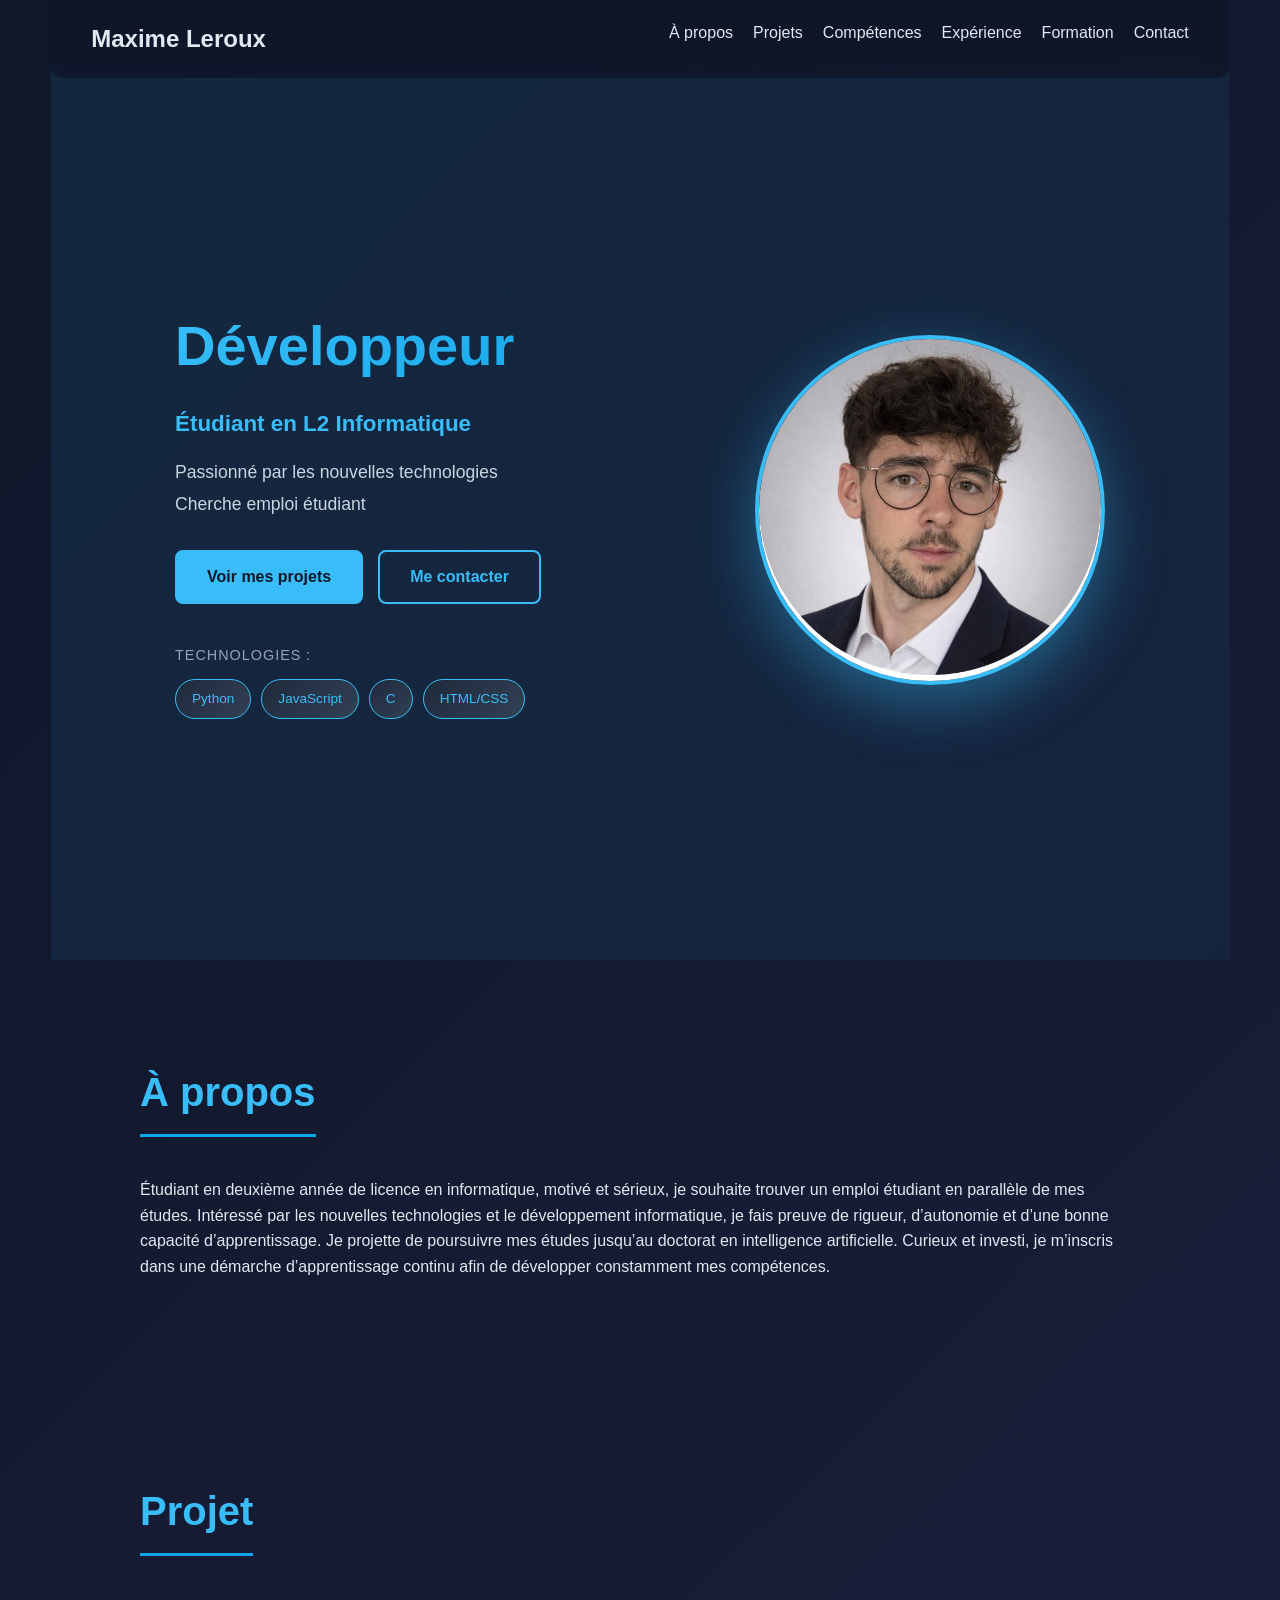
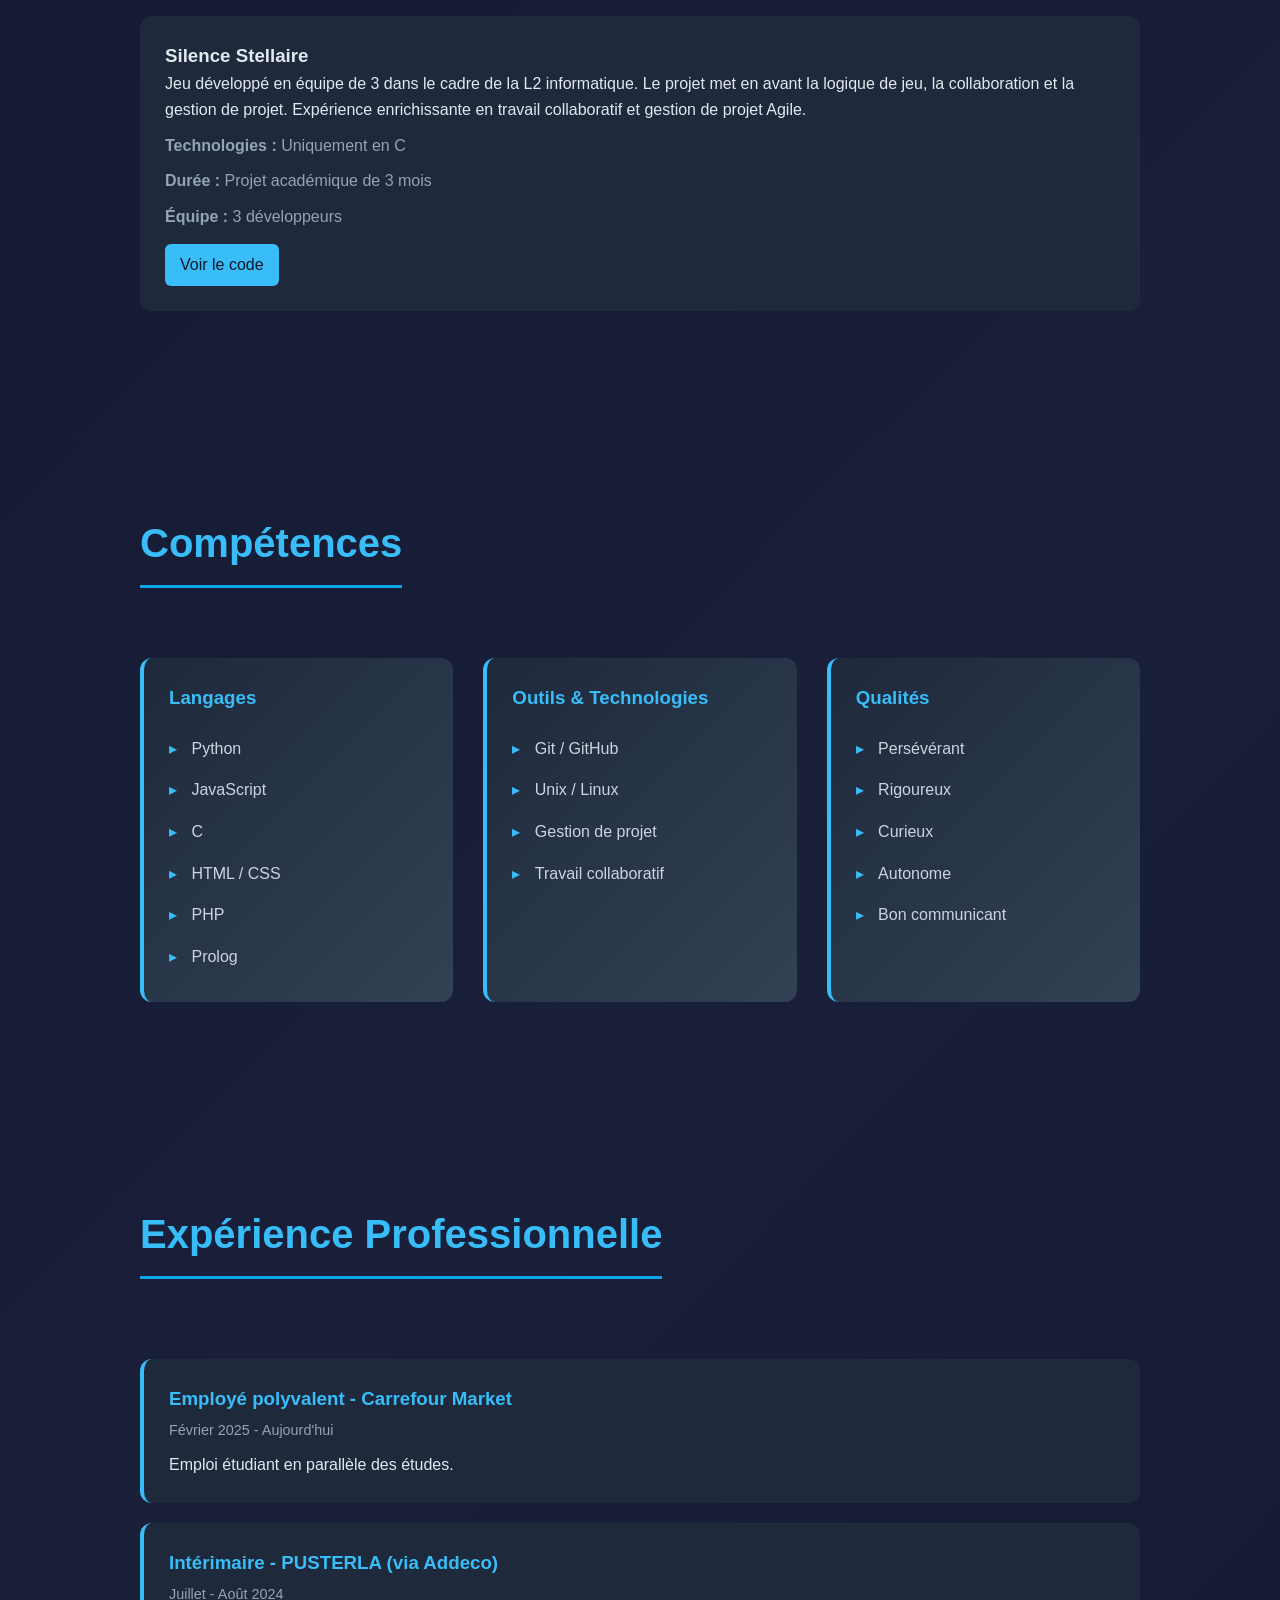
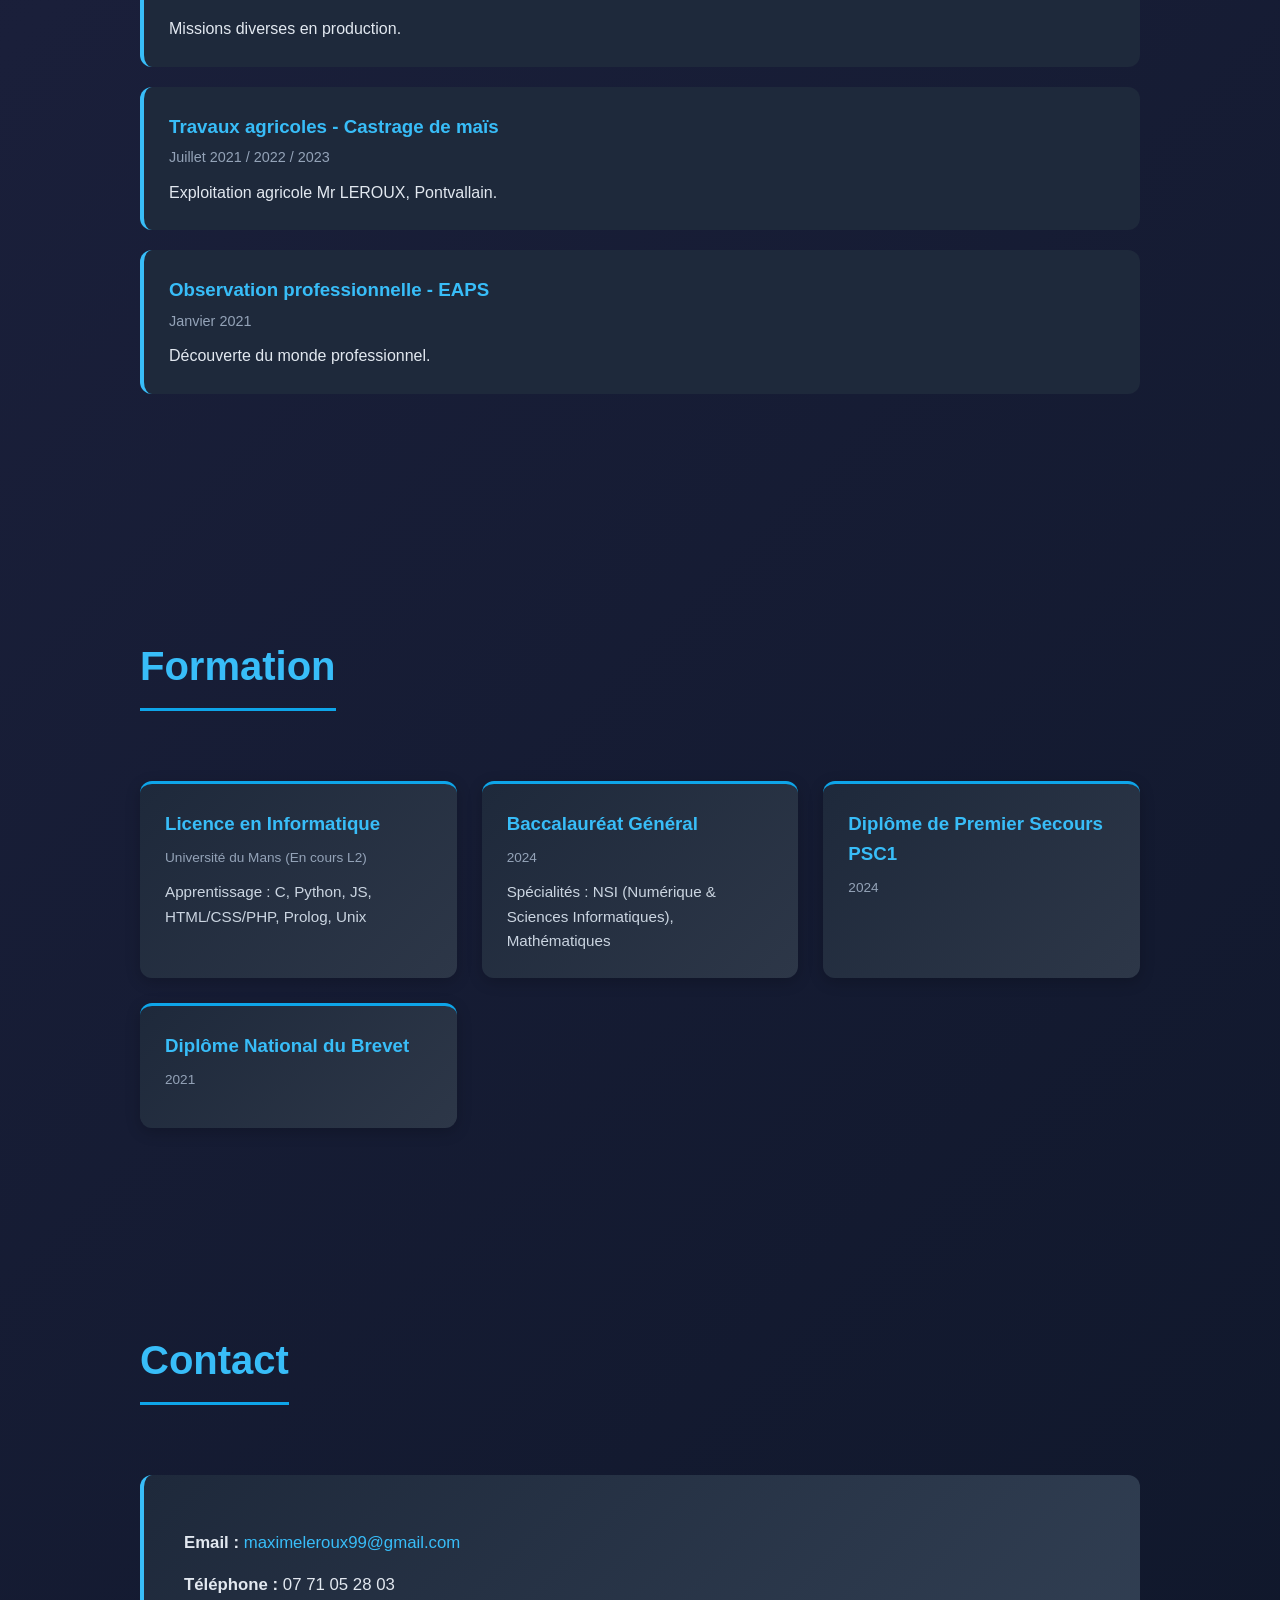
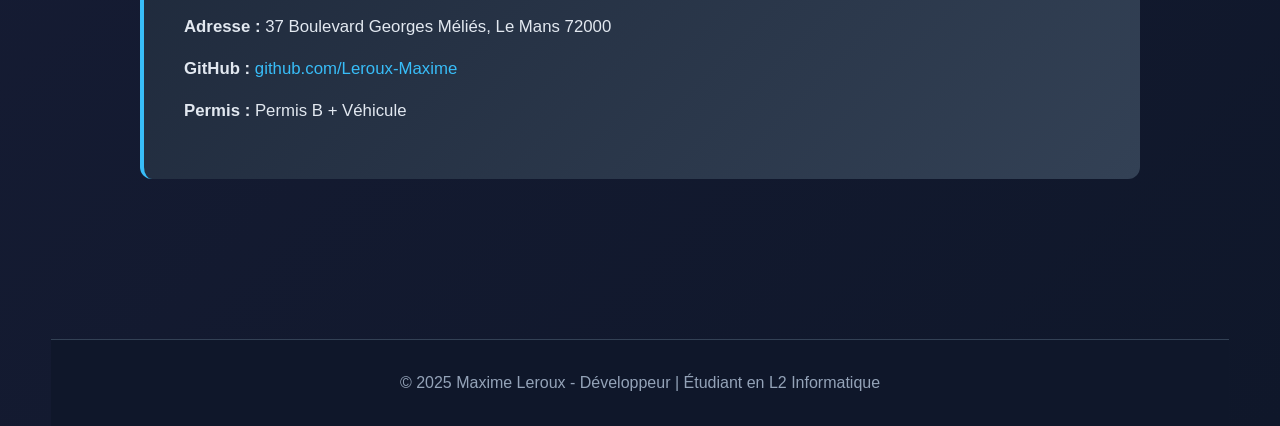
==== commit 90310f1d: "Mise à jour" ====
--- a/index.html
+++ b/index.html
@@ -197,7 +197,7 @@
       <p><strong>Email :</strong> <a href="mailto:maximeleroux99@gmail.com">maximeleroux99@gmail.com</a></p>
       <p><strong>Téléphone :</strong> 07 71 05 28 03</p>
       <p><strong>Adresse :</strong> 37 Boulevard Georges Méliés, Le Mans 72000</p>
-      <p><strong>GitHub :</strong> <a href="https://github.com/OniZurKa" target="_blank">github.com/OniZurKa</a></p>
+      <p><strong>GitHub :</strong> <a href="https://github.com/Leroux-Maxime" target="_blank">github.com/Leroux-Maxime</a></p>
       <p><strong>Permis :</strong> Permis B + Véhicule</p>
     </div>
   </section>
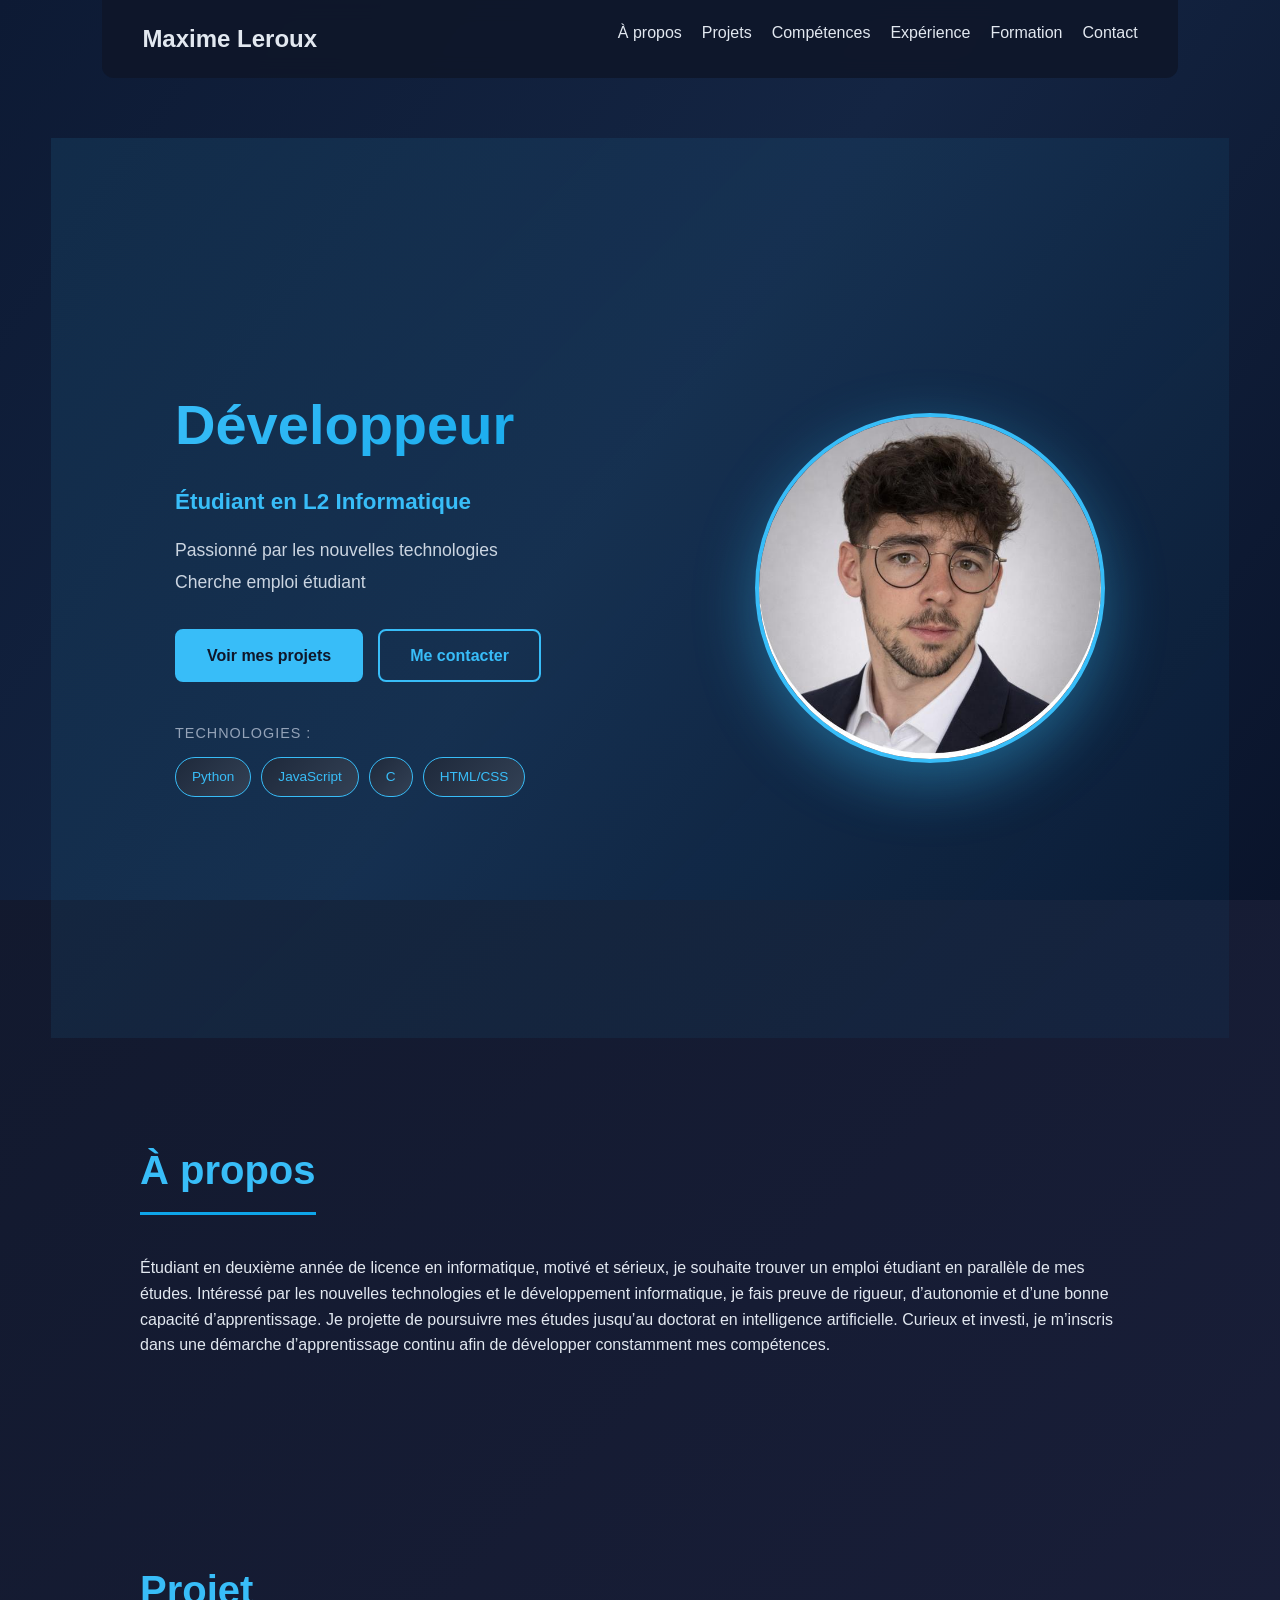
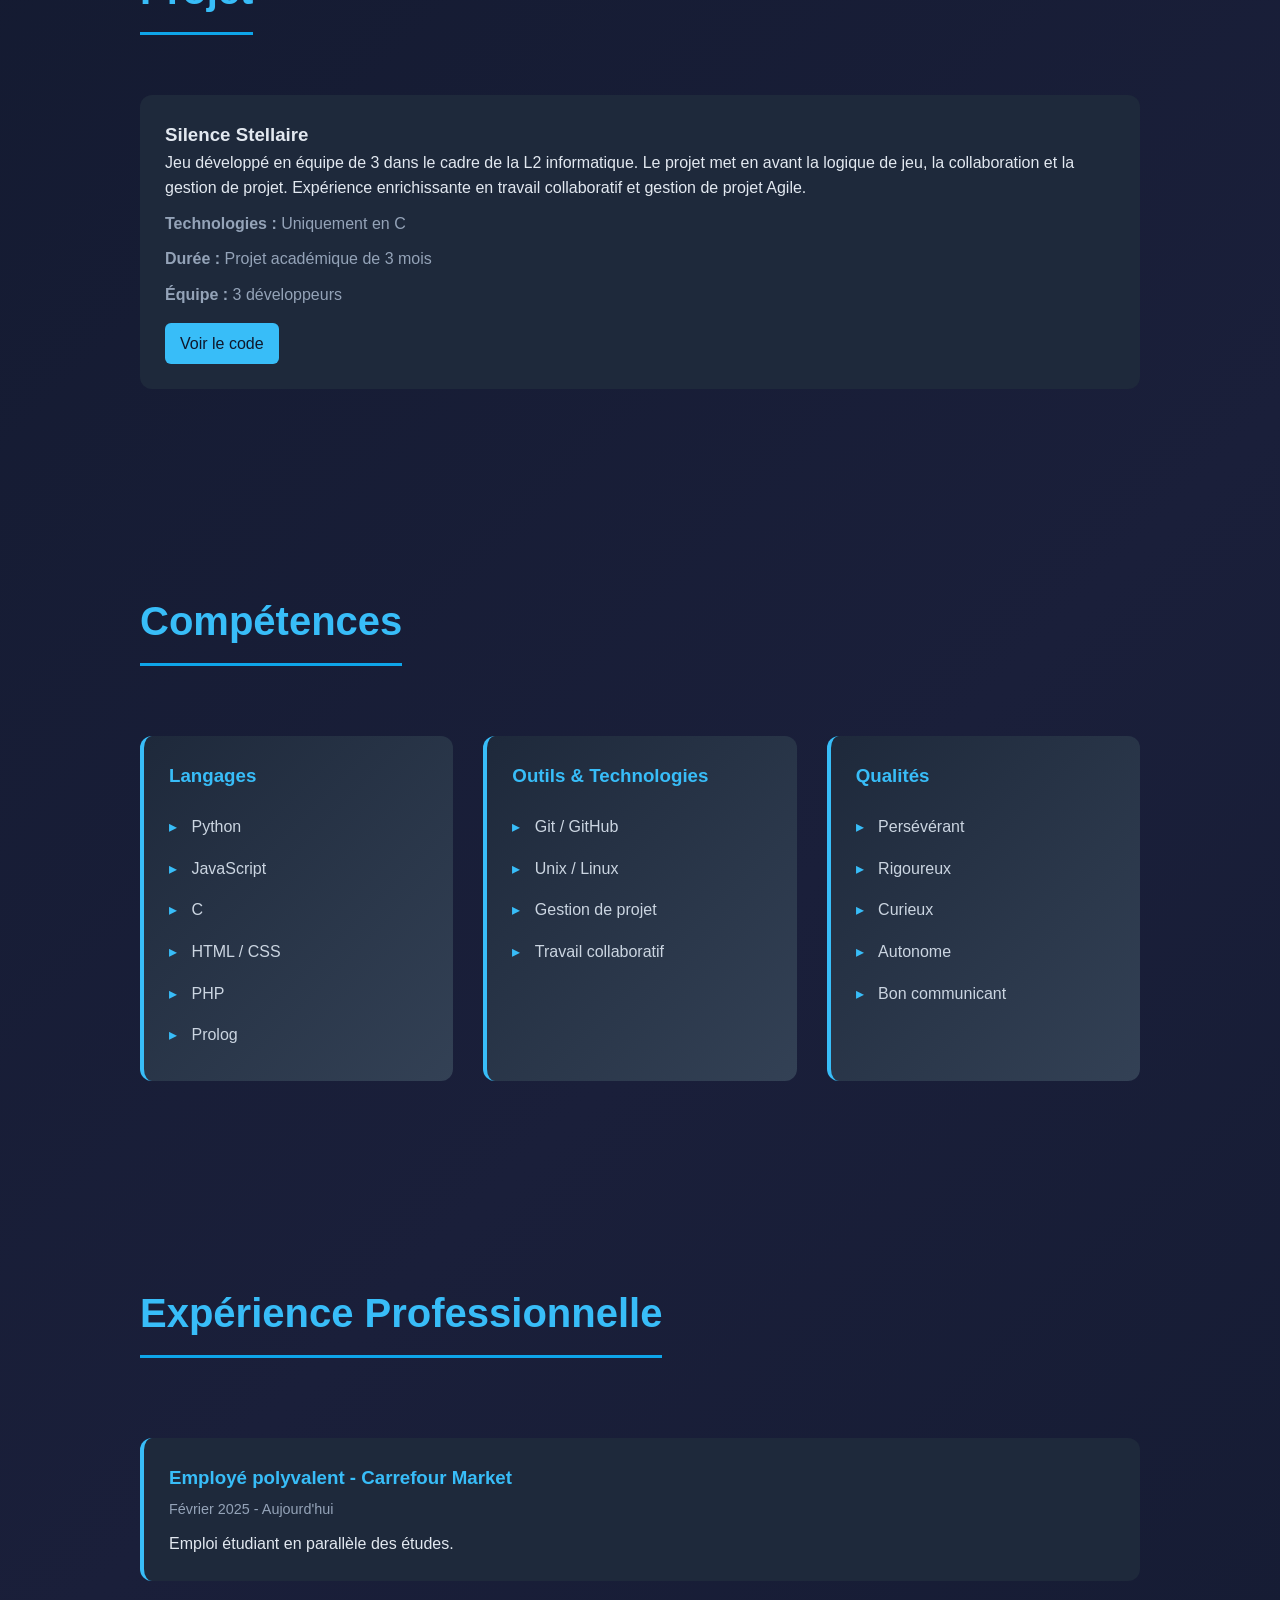
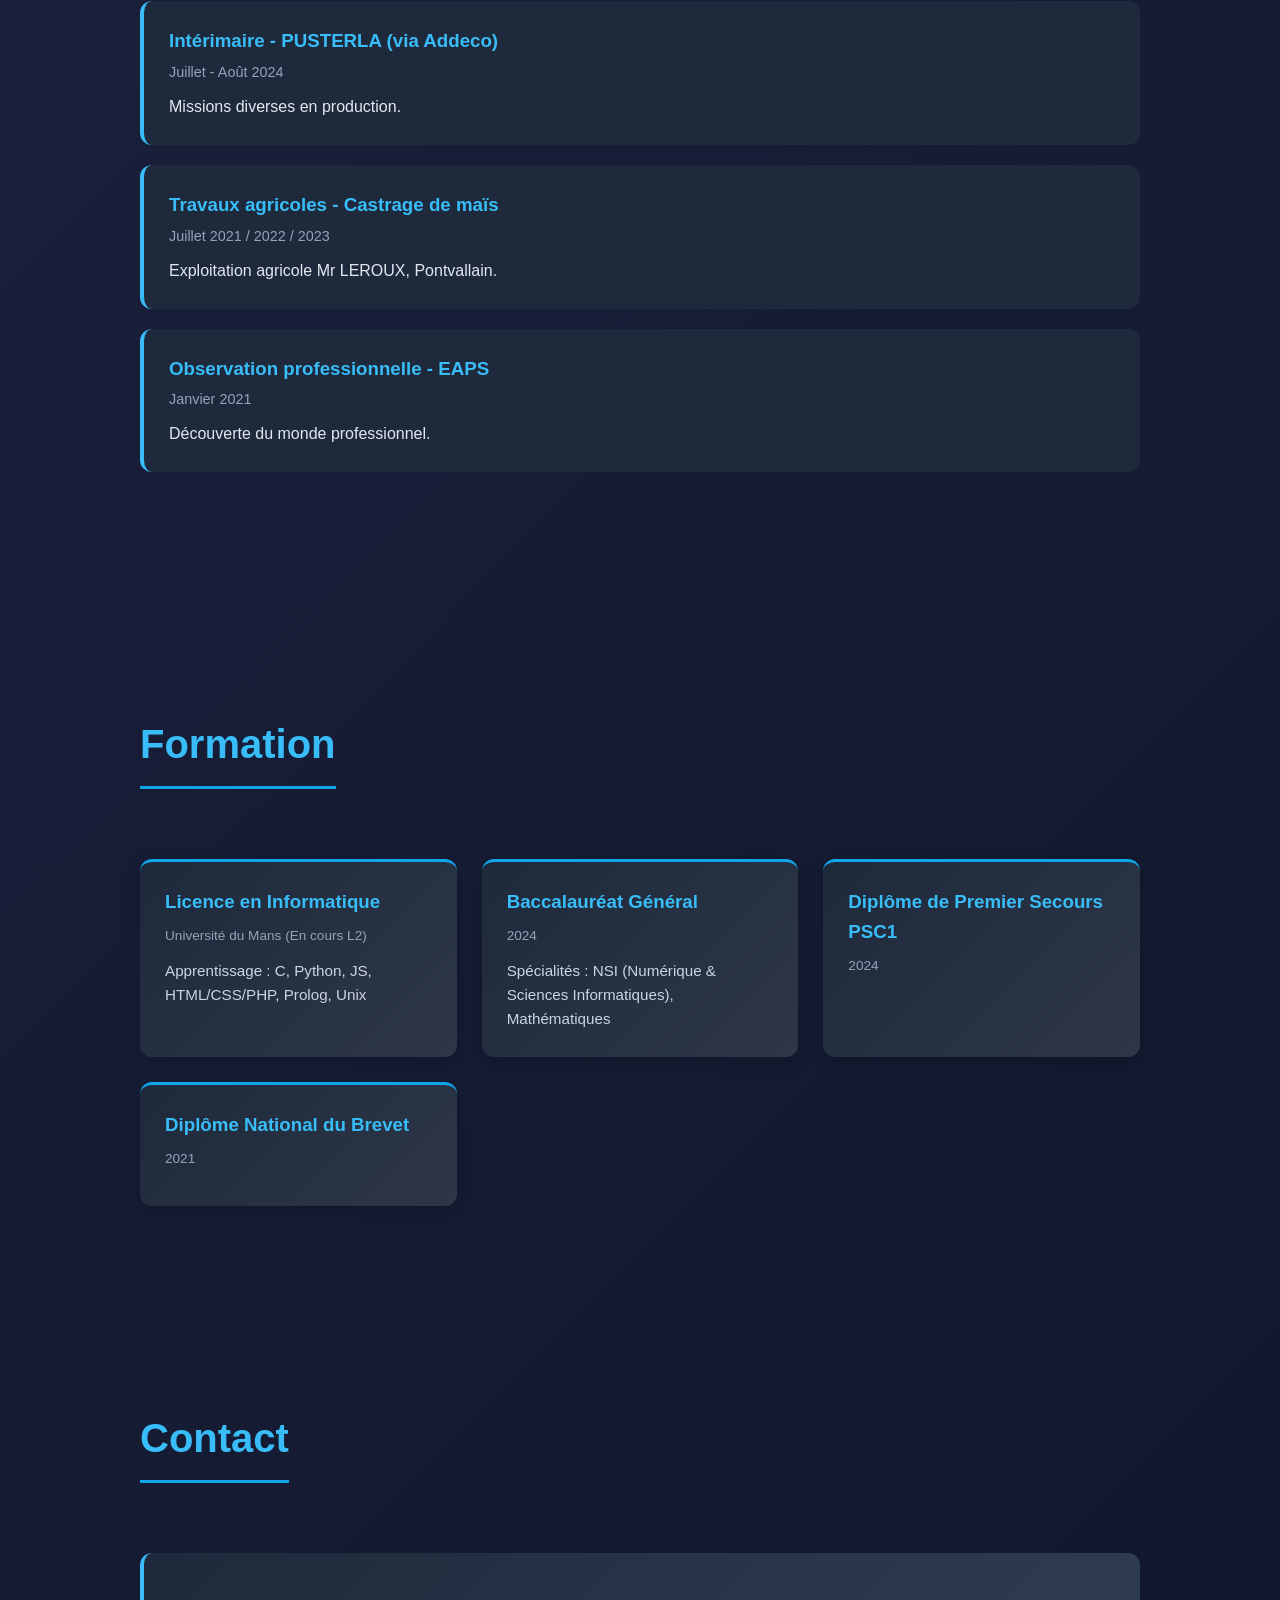
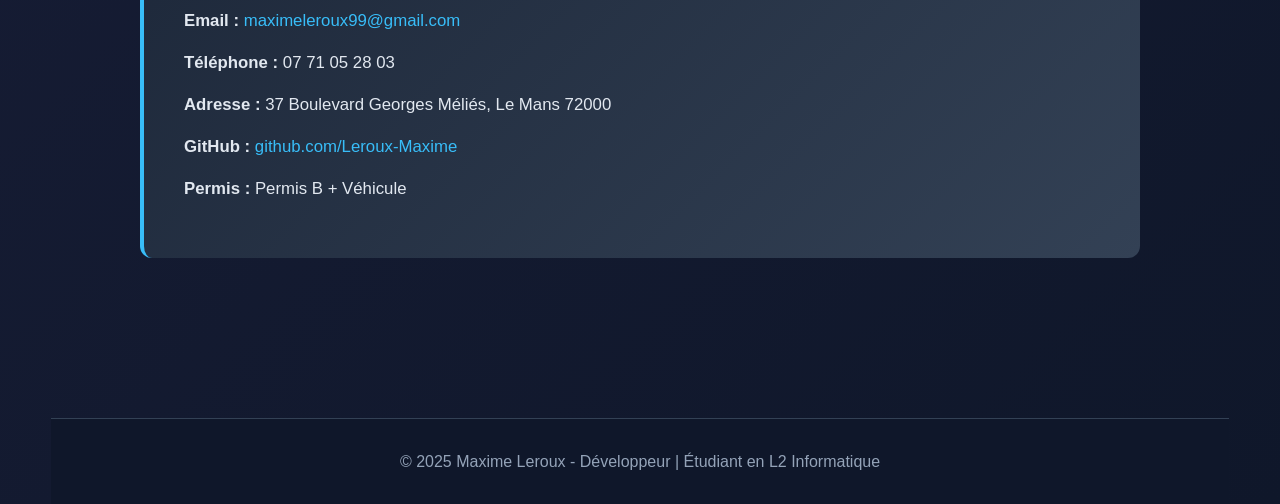
==== commit f6cab882: "Ajout d'une animation de fond" ====
--- a/index.html
+++ b/index.html
@@ -7,6 +7,8 @@
   <link rel="stylesheet" href="CSS/style.css" />
 </head>
 <body>
+
+  <canvas class="bg-lines" aria-hidden="true"></canvas>
 
 
   <!-- NAV -->
--- a/CSS/style.css
+++ b/CSS/style.css
@@ -17,6 +17,23 @@
   line-height: 1.6;
   padding-inline: var(--page-gutter);
   overflow-x: hidden;
+  min-height: 100vh;
+  position: relative;
+}
+
+.bg-lines {
+  position: fixed;
+  inset: 0;
+  width: 100%;
+  height: 100%;
+  z-index: 0;
+  pointer-events: none;
+  opacity: 1;
+}
+
+body > :not(.bg-lines) {
+  position: relative;
+  z-index: 1;
 }
 
 /* NAVBAR */
